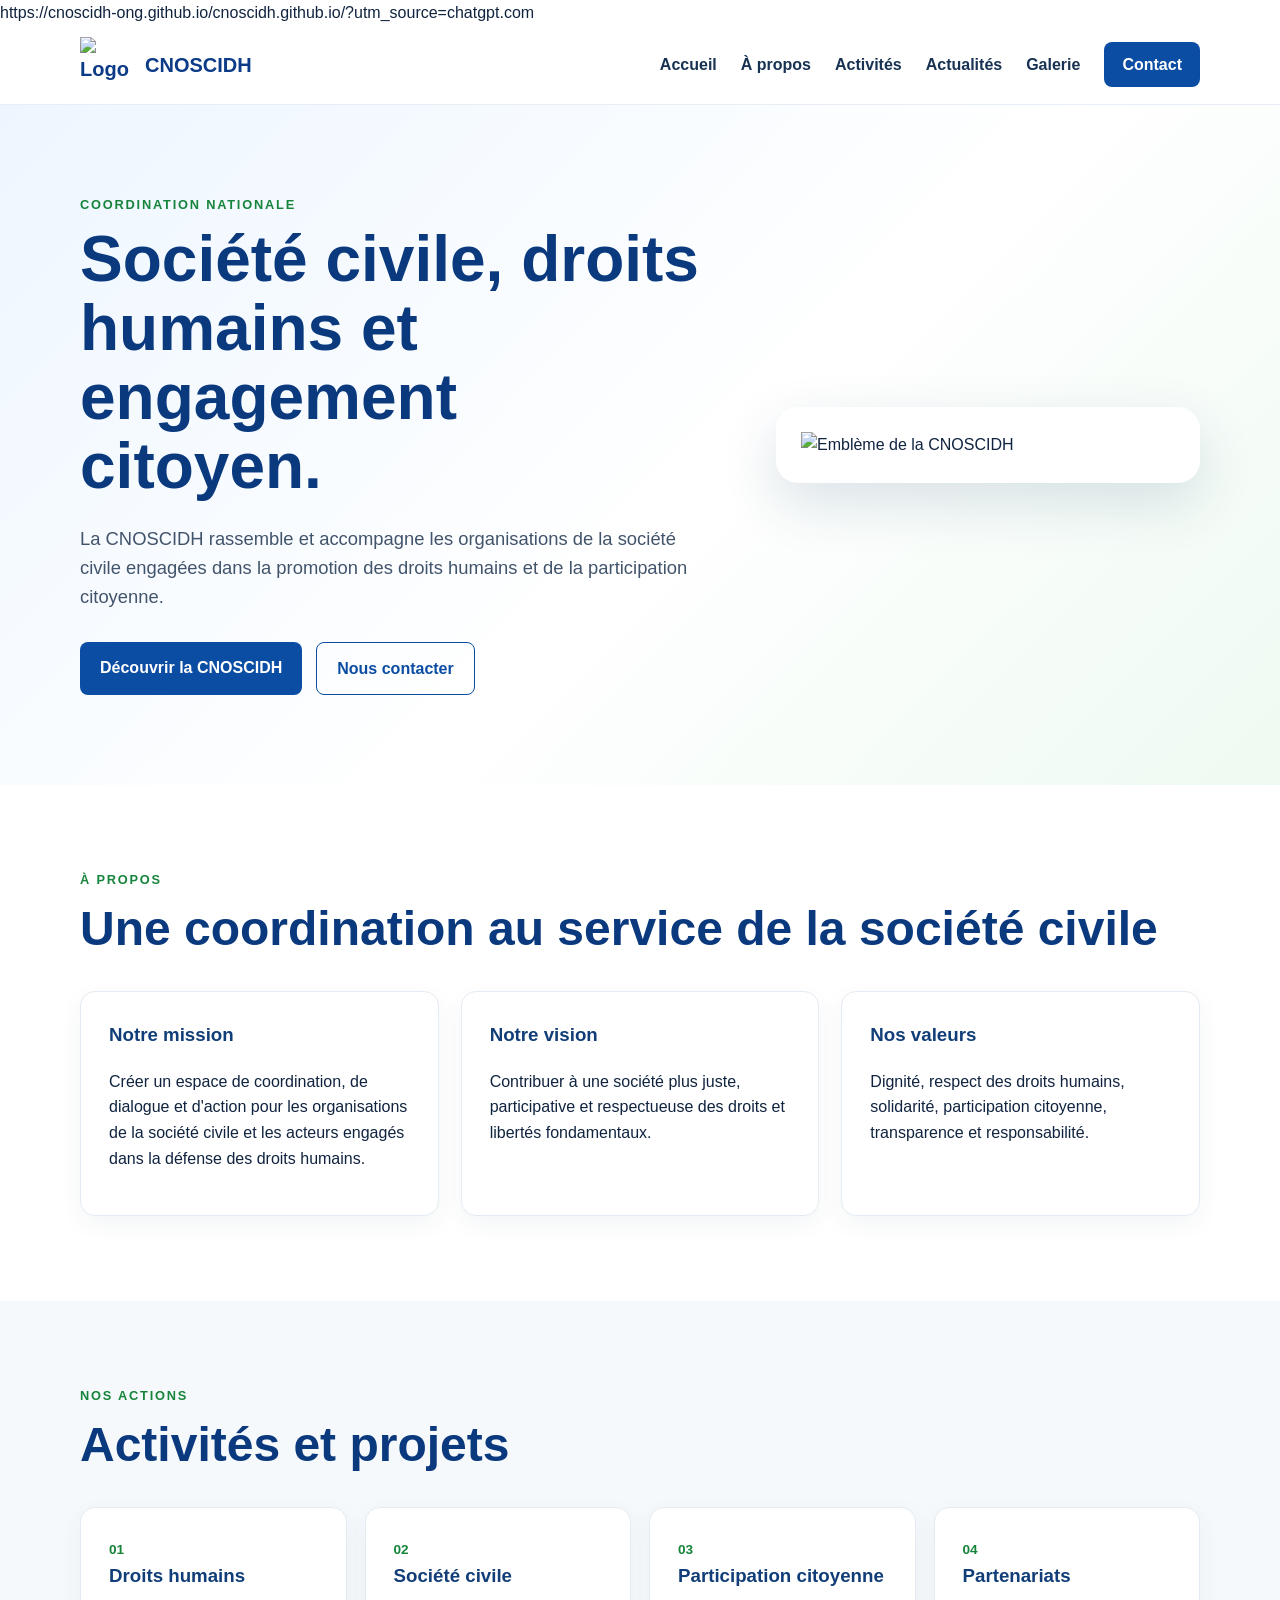
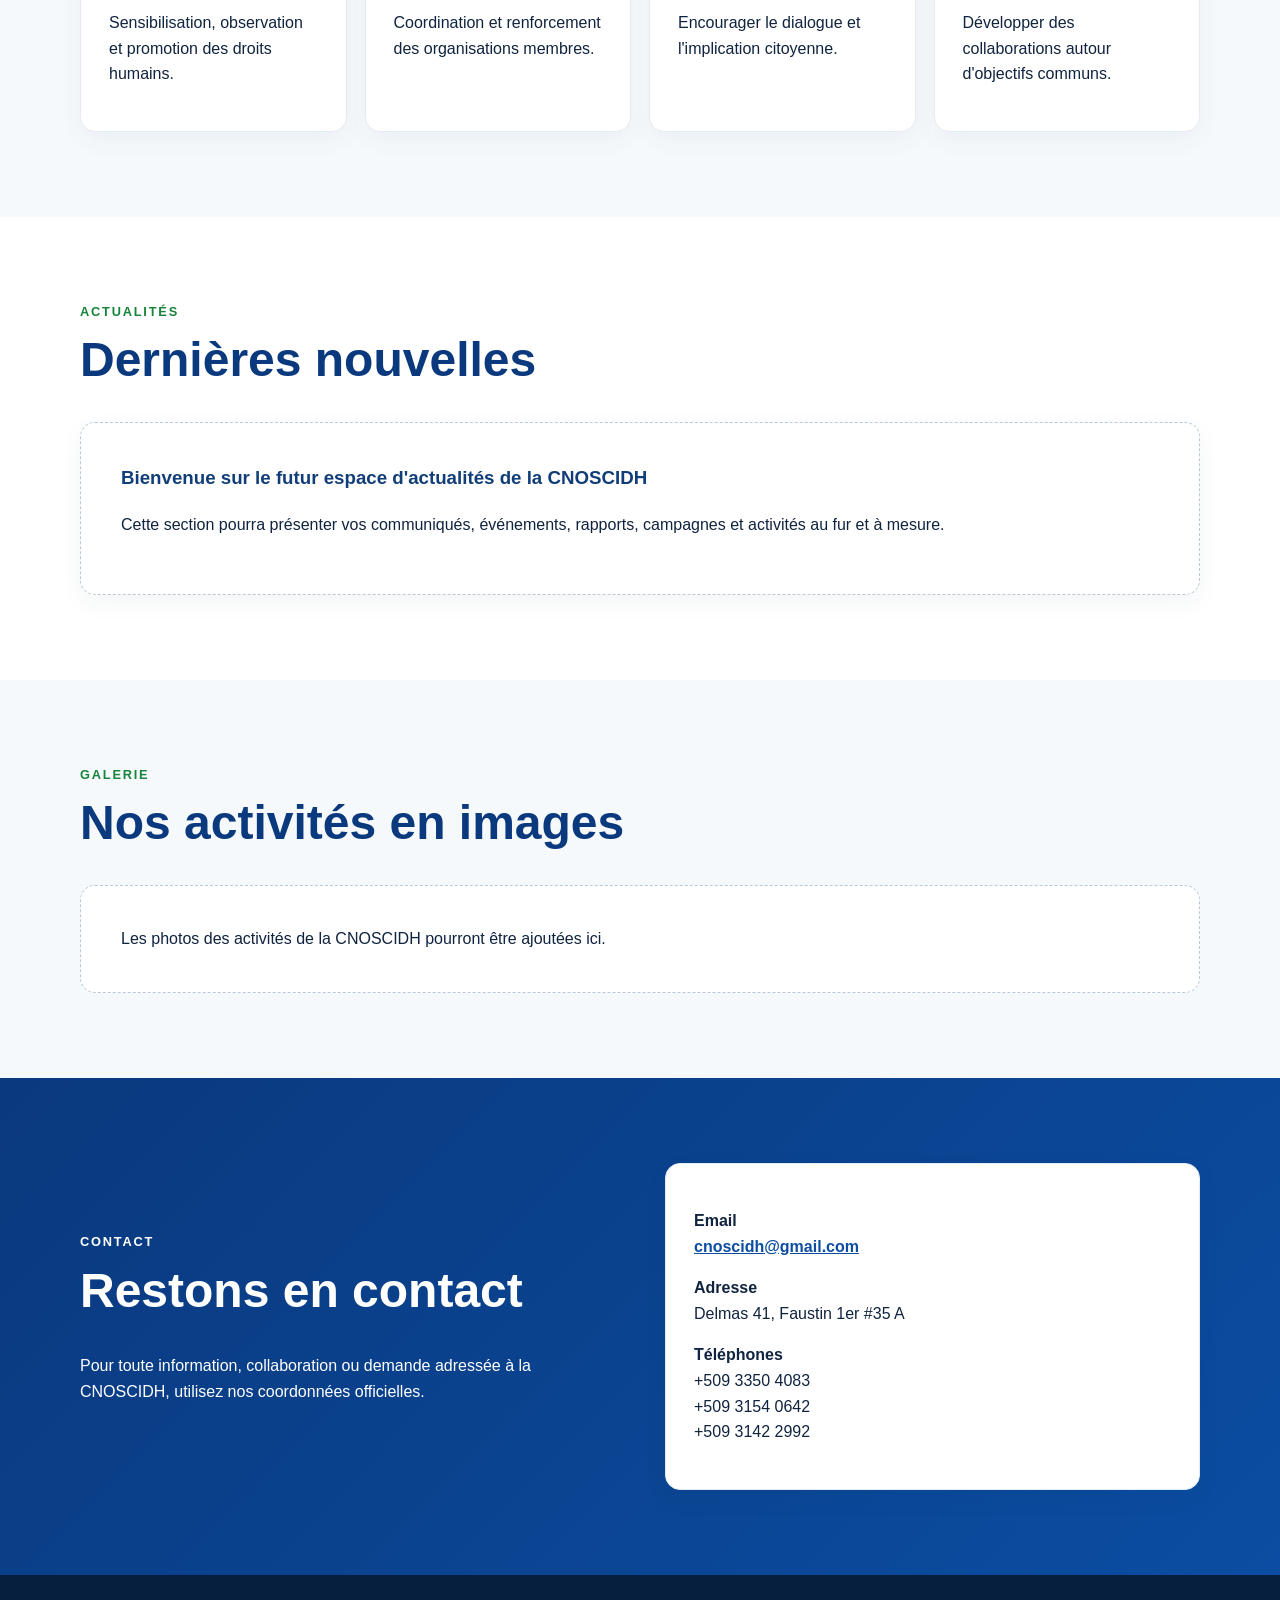
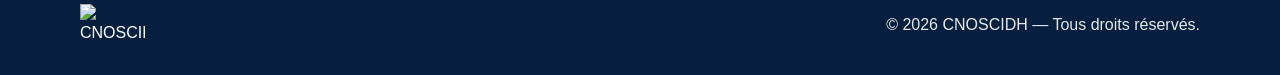
==== index.html @ 64008d8c "Update index.html by removing logo and adding link Removed logo image and added a link to the CNOSCI" ====
<!doctype html>
<html lang="fr">
<head>
  <meta charset="utf-8">
  <meta name="viewport" content="width=device-width, initial-scale=1">
  <title>CNOSCIDH | Coordination Nationale des Organisations de la Société Civile et des Droits Humains</title>
  <meta name="description" content="Site officiel de la Coordination Nationale des Organisations de la Société Civile et des Droits Humains (CNOSCIDH).">
  <link rel="stylesheet" href="styles.css">
</head>
<body>
  https://cnoscidh-ong.github.io/cnoscidh.github.io/?utm_source=chatgpt.com
  <header class="topbar">
    <div class="container nav">
      <a class="brand" href="#accueil">
        <img src="assets/logo-cnoscidh.png" alt="Logo CNOSCIDH">
        <span>CNOSCIDH</span>
      </a>
      <button class="menu" aria-label="Ouvrir le menu">☰</button>
      <nav>
        <a href="#accueil">Accueil</a>
        <a href="#apropos">À propos</a>
        <a href="#activites">Activités</a>
        <a href="#actualites">Actualités</a>
        <a href="#galerie">Galerie</a>
        <a href="#contact" class="nav-cta">Contact</a>
      </nav>
    </div>
  </header>

  <main>
    <section id="accueil" class="hero">
      <div class="container hero-grid">
        <div>
          <p class="eyebrow">COORDINATION NATIONALE</p>
          <h1>Société civile, droits humains et engagement citoyen.</h1>
          <p class="lead">La CNOSCIDH rassemble et accompagne les organisations de la société civile engagées dans la promotion des droits humains et de la participation citoyenne.</p>
          <div class="actions">
            <a class="btn primary" href="#apropos">Découvrir la CNOSCIDH</a>
            <a class="btn secondary" href="#contact">Nous contacter</a>
          </div>
        </div>
        <div class="hero-card">
          <img src="assets/logo-cnoscidh.png" alt="Emblème de la CNOSCIDH">
        </div>
      </div>
    </section>

    <section id="apropos" class="section">
      <div class="container">
        <p class="eyebrow">À PROPOS</p>
        <h2>Une coordination au service de la société civile</h2>
        <div class="cards">
          <article><h3>Notre mission</h3><p>Créer un espace de coordination, de dialogue et d'action pour les organisations de la société civile et les acteurs engagés dans la défense des droits humains.</p></article>
          <article><h3>Notre vision</h3><p>Contribuer à une société plus juste, participative et respectueuse des droits et libertés fondamentaux.</p></article>
          <article><h3>Nos valeurs</h3><p>Dignité, respect des droits humains, solidarité, participation citoyenne, transparence et responsabilité.</p></article>
        </div>
      </div>
    </section>

    <section id="activites" class="section alt">
      <div class="container">
        <p class="eyebrow">NOS ACTIONS</p>
        <h2>Activités et projets</h2>
        <div class="activity-grid">
          <div><span>01</span><h3>Droits humains</h3><p>Sensibilisation, observation et promotion des droits humains.</p></div>
          <div><span>02</span><h3>Société civile</h3><p>Coordination et renforcement des organisations membres.</p></div>
          <div><span>03</span><h3>Participation citoyenne</h3><p>Encourager le dialogue et l'implication citoyenne.</p></div>
          <div><span>04</span><h3>Partenariats</h3><p>Développer des collaborations autour d'objectifs communs.</p></div>
        </div>
      </div>
    </section>

    <section id="actualites" class="section">
      <div class="container">
        <p class="eyebrow">ACTUALITÉS</p>
        <h2>Dernières nouvelles</h2>
        <div class="news-placeholder">
          <h3>Bienvenue sur le futur espace d'actualités de la CNOSCIDH</h3>
          <p>Cette section pourra présenter vos communiqués, événements, rapports, campagnes et activités au fur et à mesure.</p>
        </div>
      </div>
    </section>

    <section id="galerie" class="section alt">
      <div class="container">
        <p class="eyebrow">GALERIE</p>
        <h2>Nos activités en images</h2>
        <div class="gallery-note">Les photos des activités de la CNOSCIDH pourront être ajoutées ici.</div>
      </div>
    </section>

    <section id="contact" class="section contact">
      <div class="container contact-grid">
        <div>
          <p class="eyebrow">CONTACT</p>
          <h2>Restons en contact</h2>
          <p>Pour toute information, collaboration ou demande adressée à la CNOSCIDH, utilisez nos coordonnées officielles.</p>
        </div>
        <div class="contact-card">
          <p><strong>Email</strong><br><a href="mailto:cnoscidh@gmail.com">cnoscidh@gmail.com</a></p>
          <p><strong>Adresse</strong><br>Delmas 41, Faustin 1er #35 A</p>
          <p><strong>Téléphones</strong><br>+509 3350 4083<br>+509 3154 0642<br>+509 3142 2992</p>
        </div>
      </div>
    </section>
  </main>

  <footer>
    <div class="container footer">
      <img src="assets/logo-cnoscidh.png" alt="CNOSCIDH">
      <div>© <span id="year"></span> CNOSCIDH — Tous droits réservés.</div>
    </div>
  </footer>
  <script src="script.js"></script>
</body>
</html>
---- styles.css ----
*{box-sizing:border-box}html{scroll-behavior:smooth}body{margin:0;font-family:Arial,Helvetica,sans-serif;color:#10233f;background:#fff;line-height:1.6}.container{width:min(1120px,92%);margin:auto}.topbar{position:sticky;top:0;z-index:20;background:rgba(255,255,255,.96);border-bottom:1px solid #e8eef5}.nav{height:78px;display:flex;align-items:center;justify-content:space-between}.brand{display:flex;align-items:center;gap:10px;text-decoration:none;color:#0b3b87;font-weight:800;font-size:1.25rem}.brand img{width:55px;height:55px;object-fit:contain}.nav nav{display:flex;align-items:center;gap:24px}.nav nav a{color:#173252;text-decoration:none;font-weight:600}.nav-cta{background:#0b4da2;color:#fff!important;padding:10px 18px;border-radius:8px}.menu{display:none;background:none;border:0;font-size:1.7rem}.hero{background:linear-gradient(135deg,#edf6ff,#fff 55%,#eefaf2);padding:90px 0}.hero-grid{display:grid;grid-template-columns:1.2fr .8fr;gap:60px;align-items:center}.eyebrow{letter-spacing:.14em;font-size:.8rem;font-weight:800;color:#16843a;margin:0 0 10px}.hero h1{font-size:clamp(2.3rem,5vw,4.3rem);line-height:1.08;margin:0 0 22px;color:#0a397e}.lead{font-size:1.15rem;color:#42546b;max-width:680px}.actions{display:flex;gap:14px;flex-wrap:wrap;margin-top:30px}.btn{padding:13px 20px;border-radius:8px;text-decoration:none;font-weight:700}.primary{background:#0b4da2;color:#fff}.secondary{border:1px solid #0b4da2;color:#0b4da2}.hero-card{background:#fff;border-radius:22px;padding:25px;box-shadow:0 20px 55px rgba(14,55,100,.14);display:flex;justify-content:center}.hero-card img{width:min(100%,390px);height:auto}.section{padding:85px 0}.section.alt{background:#f6f9fc}.section h2{font-size:clamp(2rem,4vw,3rem);line-height:1.15;margin:0 0 35px;color:#0a397e}.cards{display:grid;grid-template-columns:repeat(3,1fr);gap:22px}.cards article,.activity-grid>div,.news-placeholder,.contact-card{background:#fff;border:1px solid #e4ebf2;border-radius:15px;padding:28px;box-shadow:0 8px 25px rgba(20,50,80,.05)}h3{margin-top:0;color:#113e78}.activity-grid{display:grid;grid-template-columns:repeat(4,1fr);gap:18px}.activity-grid span{font-size:.85rem;color:#16843a;font-weight:800}.news-placeholder,.gallery-note{padding:40px;border-radius:15px;background:#fff;border:1px dashed #b9c8d8}.contact{background:linear-gradient(135deg,#0a397e,#0b4da2);color:#fff}.contact h2,.contact .eyebrow{color:#fff}.contact-grid{display:grid;grid-template-columns:1fr 1fr;gap:50px;align-items:center}.contact-card{color:#10233f}.contact-card a{color:#0b4da2;font-weight:700}footer{background:#071f3e;color:#fff}.footer{min-height:100px;display:flex;align-items:center;gap:18px;justify-content:space-between}.footer img{width:65px}.footer div{opacity:.9}@media(max-width:800px){.nav nav{display:none;position:absolute;top:78px;left:0;right:0;background:#fff;padding:20px;flex-direction:column;box-shadow:0 10px 20px rgba(0,0,0,.08)}.nav nav.open{display:flex}.menu{display:block}.hero-grid,.contact-grid{grid-template-columns:1fr}.cards{grid-template-columns:1fr}.activity-grid{grid-template-columns:1fr 1fr}.hero{padding:60px 0}.section{padding:65px 0}.footer{flex-direction:column;justify-content:center;padding:20px;text-align:center}}@media(max-width:480px){.activity-grid{grid-template-columns:1fr}}
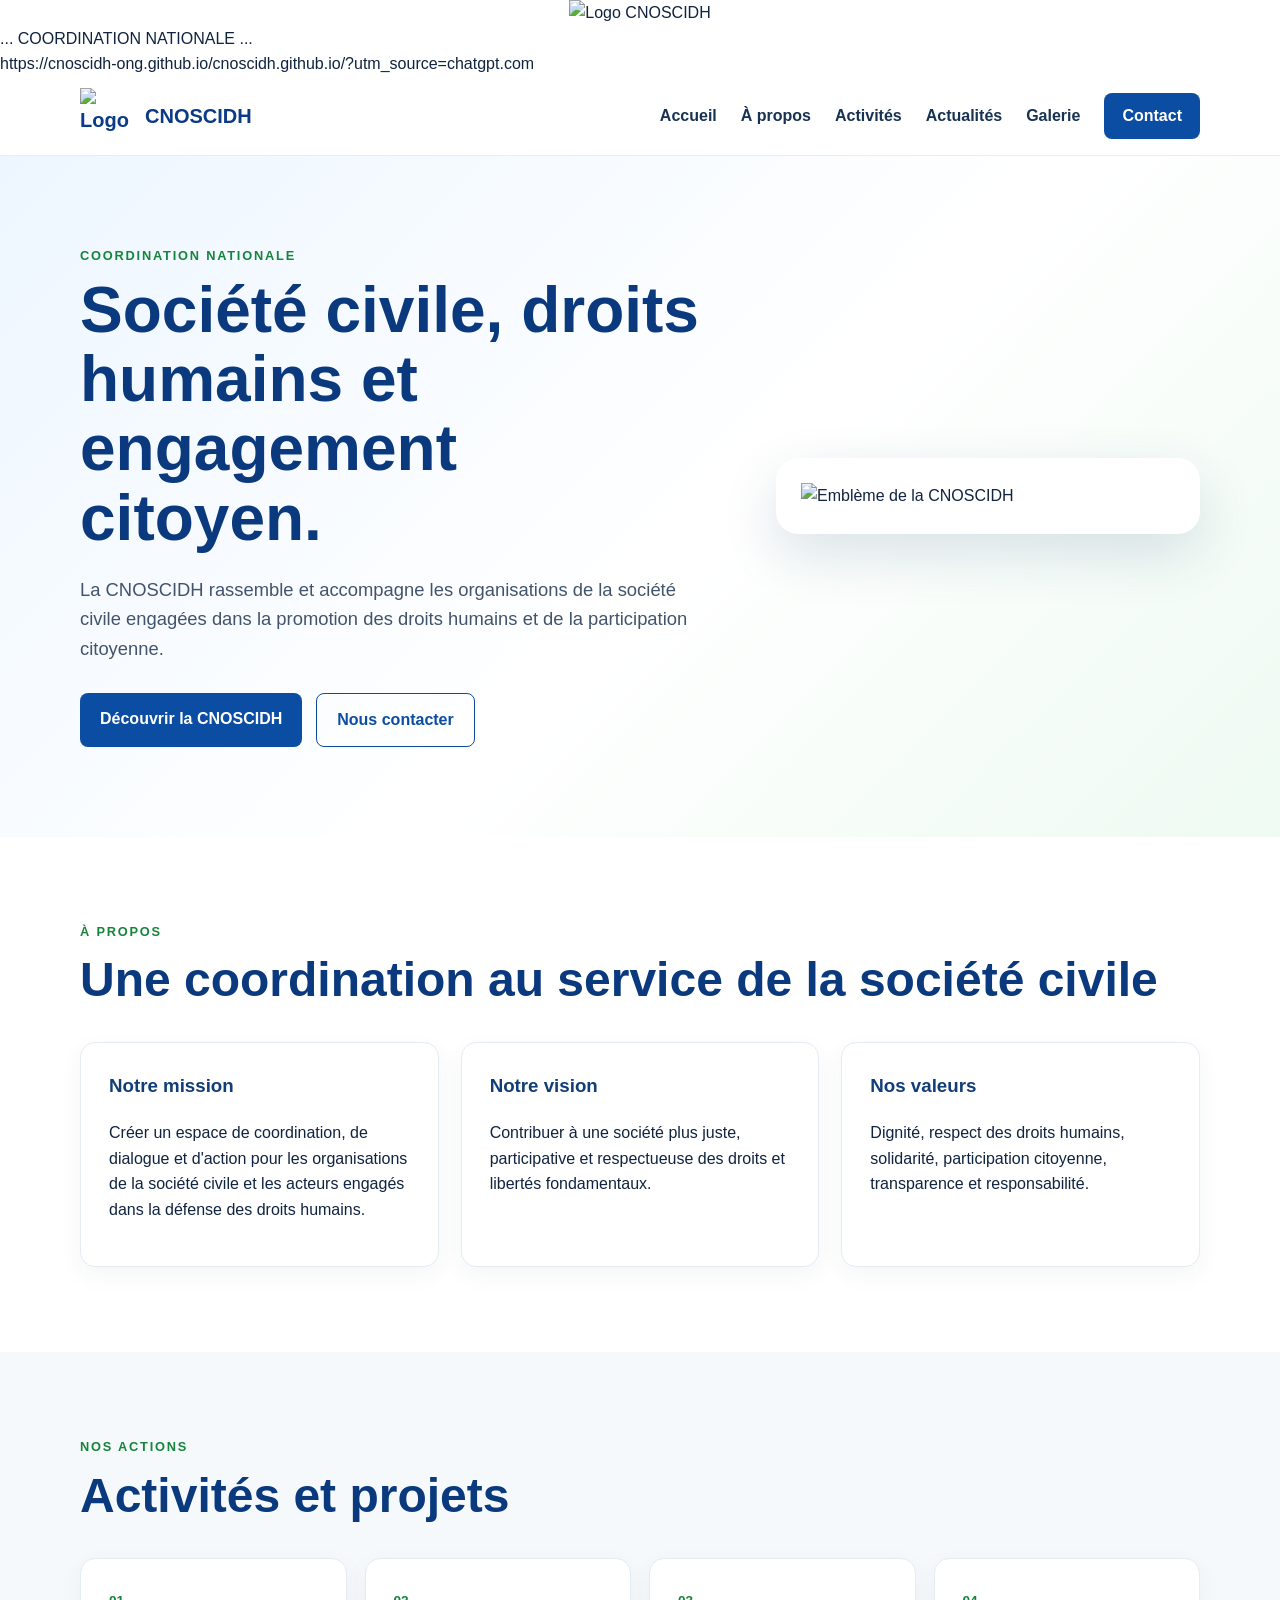
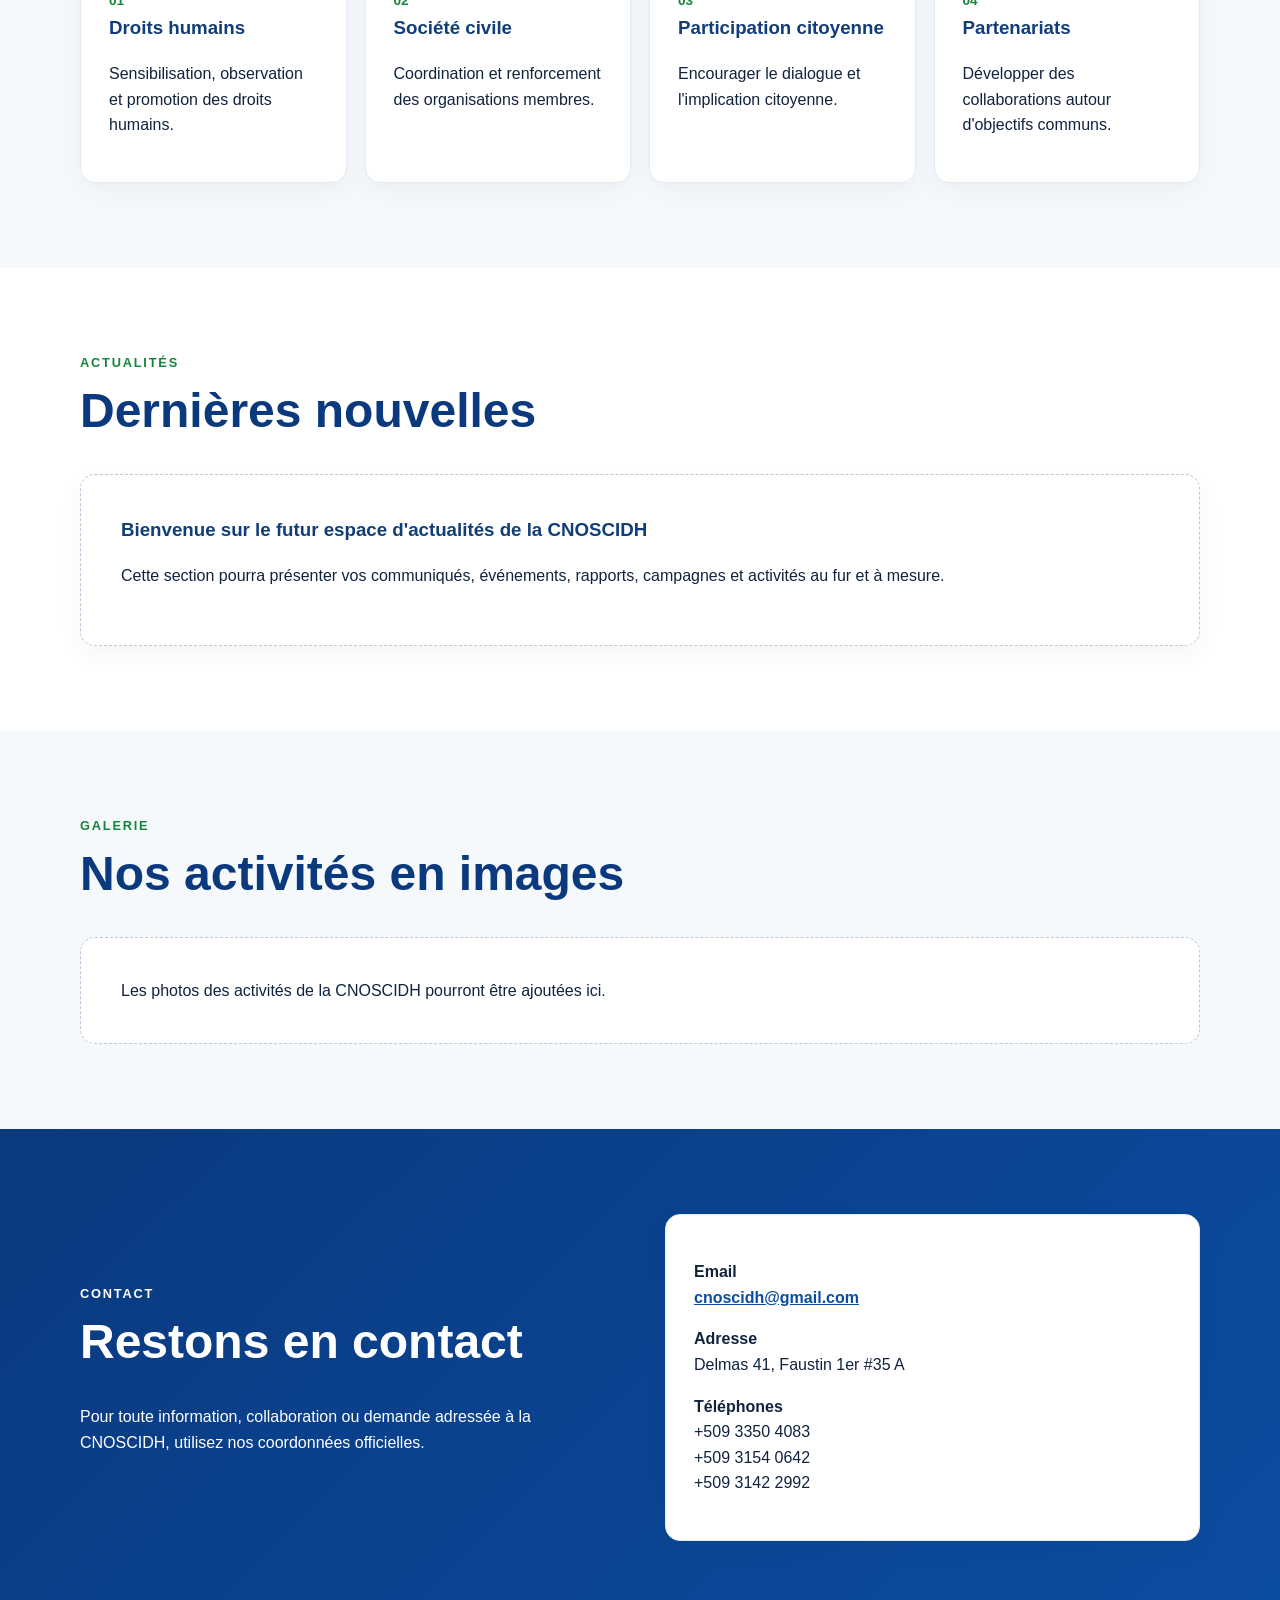
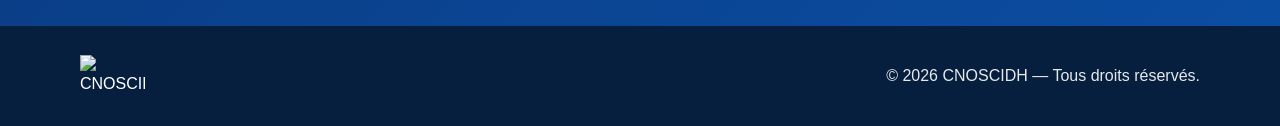
==== commit d973f319: "Add logo image and center content in index.html Added a logo image and centered the content." ====
--- a/index.html
+++ b/index.html
@@ -8,11 +8,19 @@
   <link rel="stylesheet" href="styles.css">
 </head>
 <body>
+  <div style="text-align:center;">
+  <img src="logo cnoscidh.png" alt="Logo CNOSCIDH" width="150">
+</div>
+  <div>
+  ...
+  COORDINATION NATIONALE
+  ...
+</div>
   https://cnoscidh-ong.github.io/cnoscidh.github.io/?utm_source=chatgpt.com
   <header class="topbar">
     <div class="container nav">
       <a class="brand" href="#accueil">
-        <img src="assets/logo-cnoscidh.png" alt="Logo CNOSCIDH">
+        <img src="logo cnoscidh.png" alt="Logo CNOSCIDH" width="150">
         <span>CNOSCIDH</span>
       </a>
       <button class="menu" aria-label="Ouvrir le menu">☰</button>
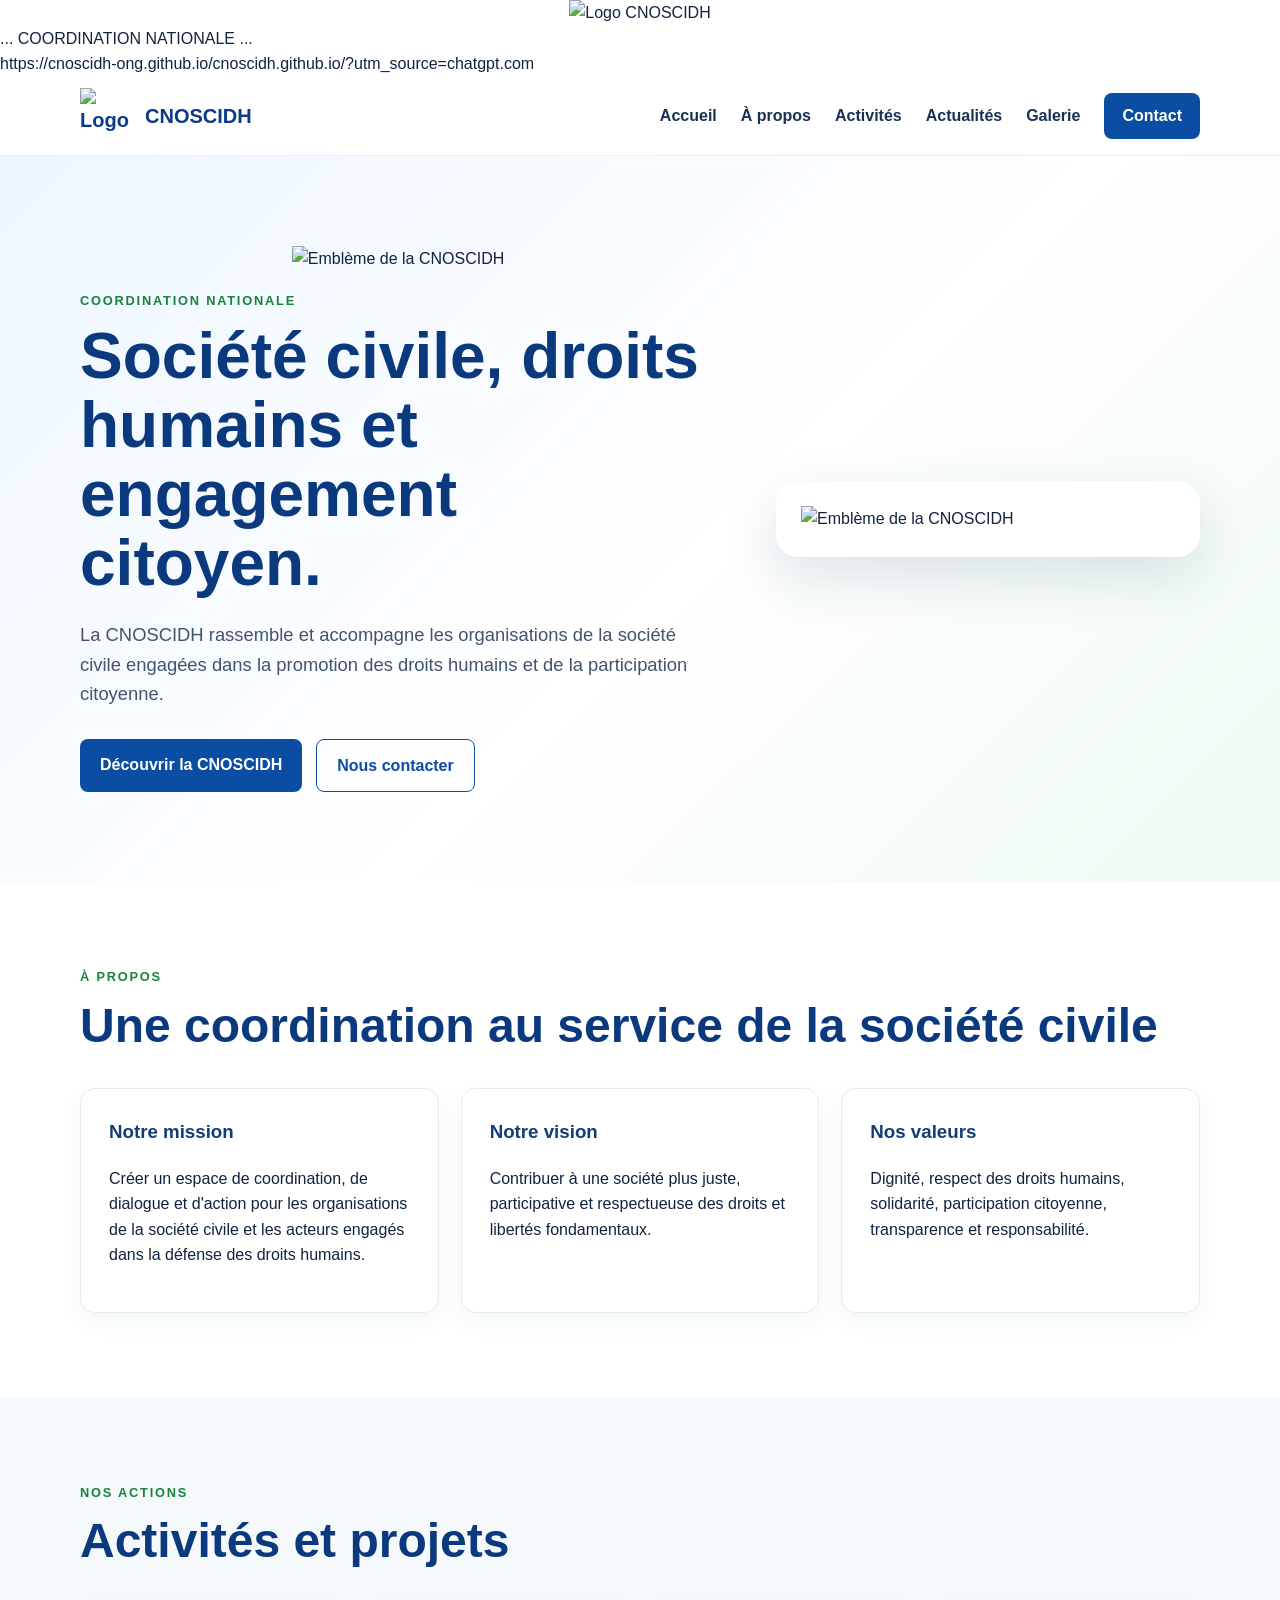
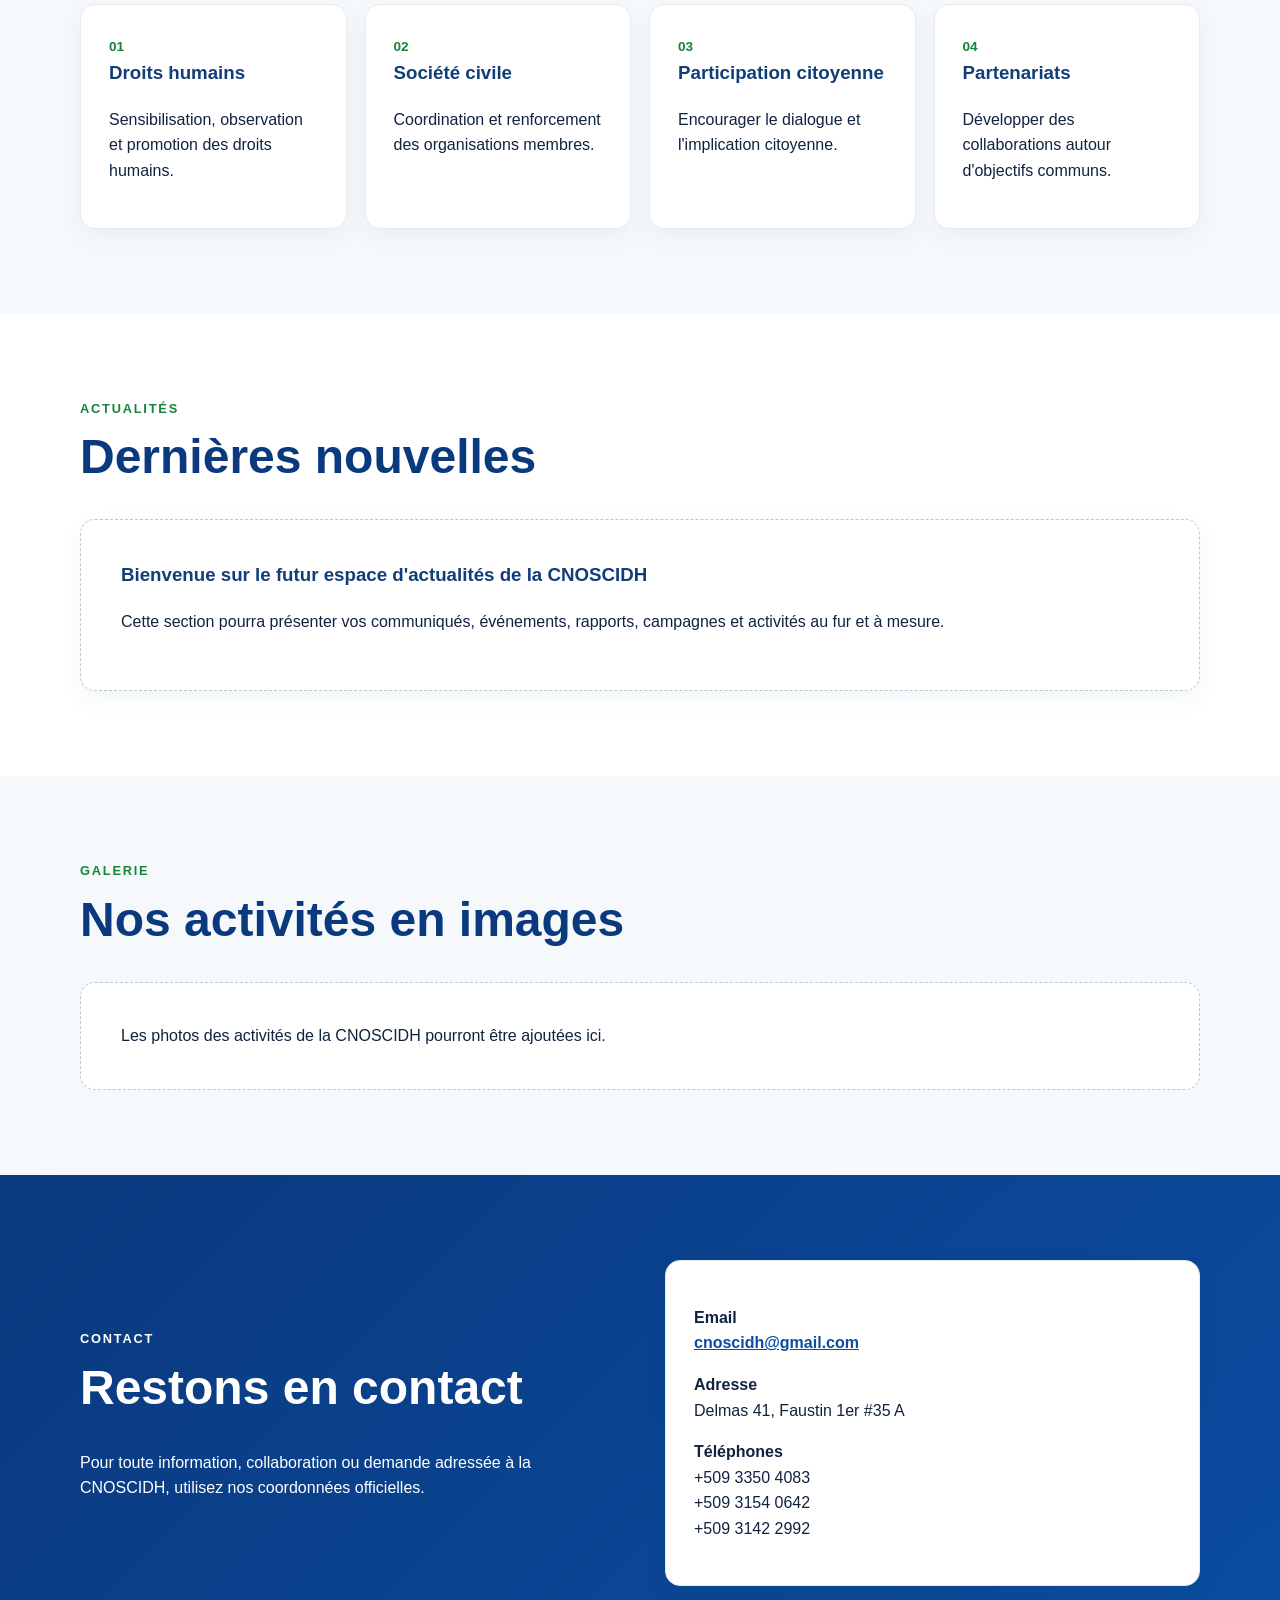
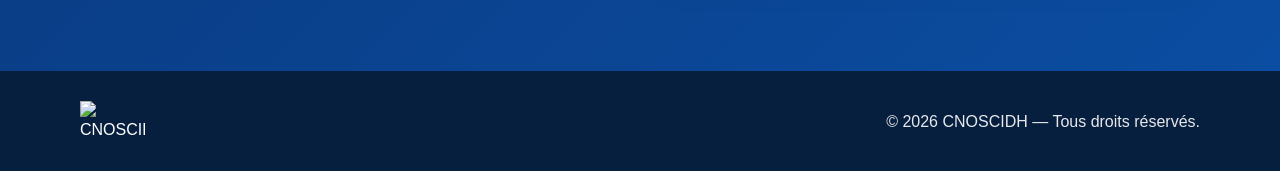
==== commit b14c06c5: "Insert logo image in hero section Add logo image to the hero section of the homepage." ====
--- a/index.html
+++ b/index.html
@@ -39,6 +39,9 @@
     <section id="accueil" class="hero">
       <div class="container hero-grid">
         <div>
+          <div style="text-align: center; margin-bottom: 20px;">
+  <img src="assets/logo-cnoscidh.png" alt="Emblème de la CNOSCIDH" width="150">
+</div>
           <p class="eyebrow">COORDINATION NATIONALE</p>
           <h1>Société civile, droits humains et engagement citoyen.</h1>
           <p class="lead">La CNOSCIDH rassemble et accompagne les organisations de la société civile engagées dans la promotion des droits humains et de la participation citoyenne.</p>
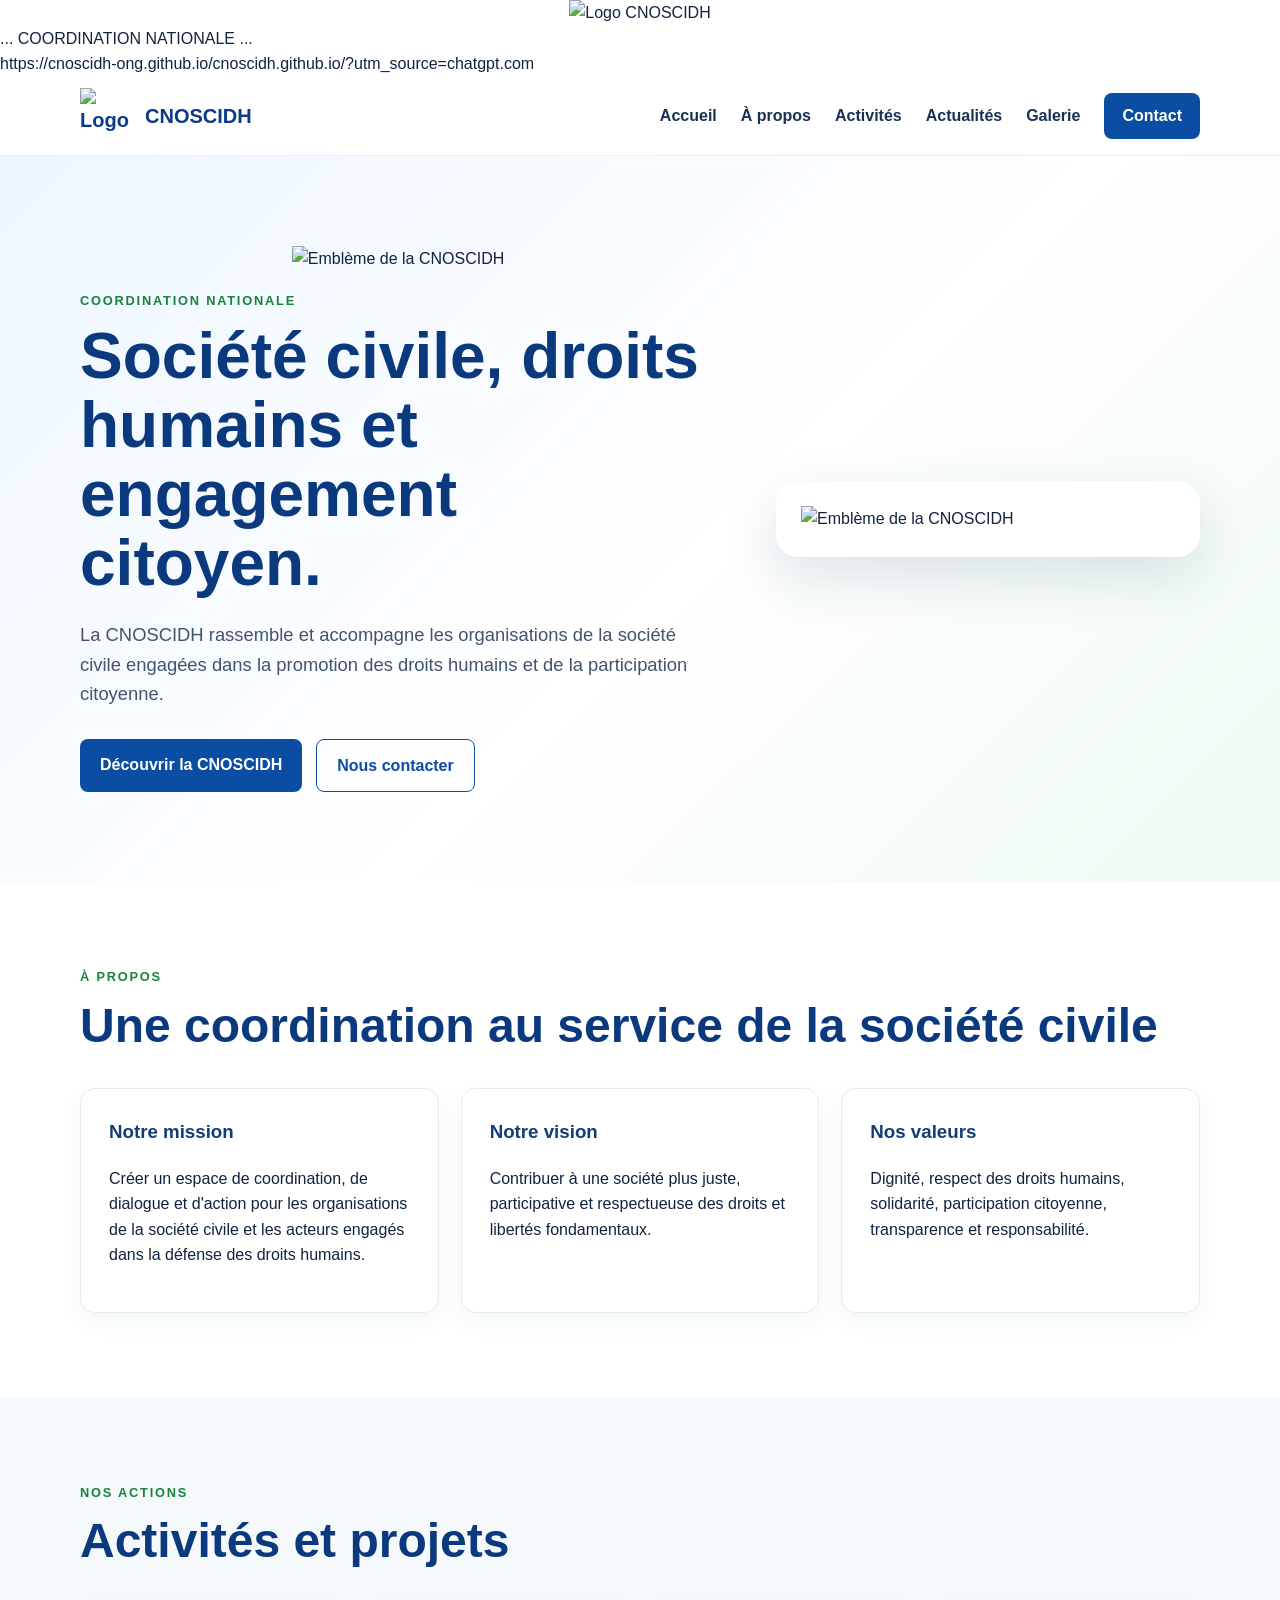
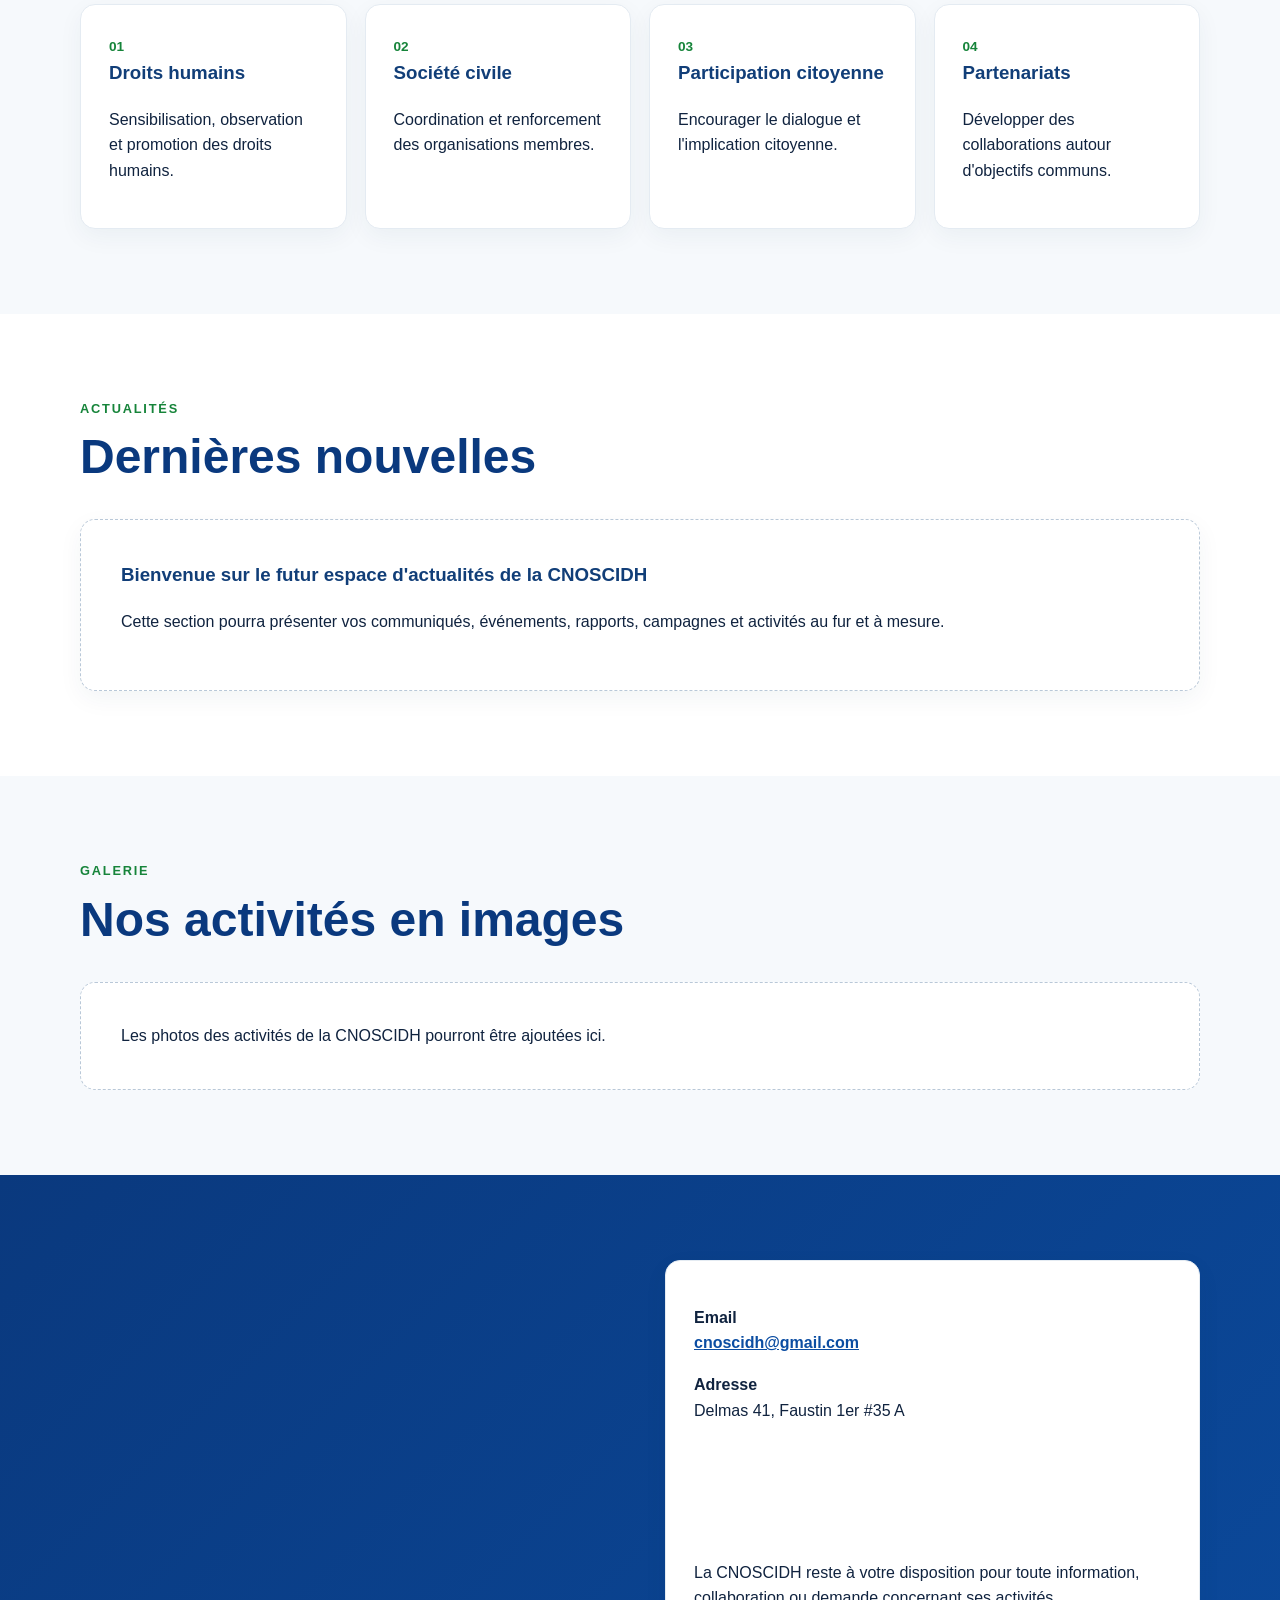
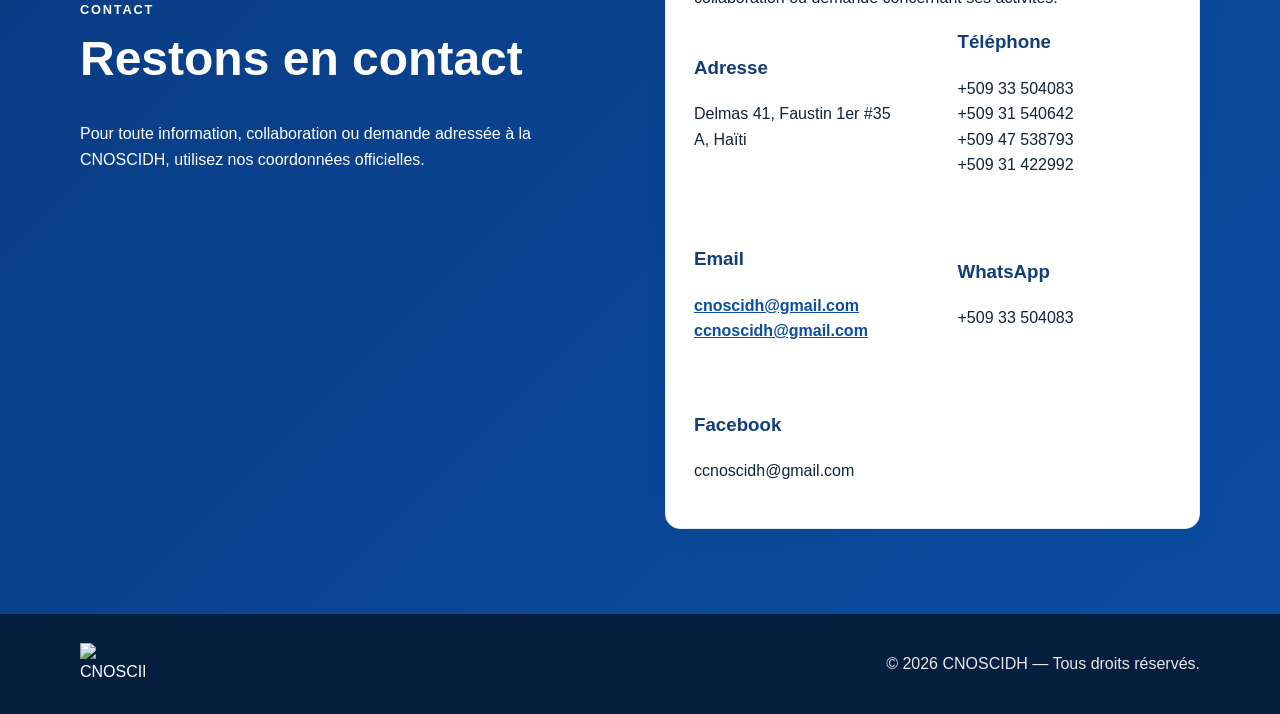
==== commit 892ae672: "Update index.html" ====
--- a/index.html
+++ b/index.html
@@ -110,7 +110,44 @@
         <div class="contact-card">
           <p><strong>Email</strong><br><a href="mailto:cnoscidh@gmail.com">cnoscidh@gmail.com</a></p>
           <p><strong>Adresse</strong><br>Delmas 41, Faustin 1er #35 A</p>
-          <p><strong>Téléphones</strong><br>+509 3350 4083<br>+509 3154 0642<br>+509 3142 2992</p>
+          <p class="eyebrow">CONTACT</p>
+<h2>Nous contacter</h2>
+<p>La CNOSCIDH reste à votre disposition pour toute information, collaboration ou demande concernant ses activités.</p>
+
+<div class="contact-grid">
+  <div>
+    <h3>Adresse</h3>
+    <p>Delmas 41, Faustin 1er #35 A, Haïti</p>
+  </div>
+
+  <div>
+    <h3>Téléphone</h3>
+    <p>
+      +509 33 504083<br>
+      +509 31 540642<br>
+      +509 47 538793<br>
+      +509 31 422992
+    </p>
+  </div>
+
+  <div>
+    <h3>Email</h3>
+    <p>
+      <a href="mailto:cnoscidh@gmail.com">cnoscidh@gmail.com</a><br>
+      <a href="mailto:ccnoscidh@gmail.com">ccnoscidh@gmail.com</a>
+    </p>
+  </div>
+
+  <div>
+    <h3>WhatsApp</h3>
+    <p>+509 33 504083</p>
+  </div>
+
+  <div>
+    <h3>Facebook</h3>
+    <p>ccnoscidh@gmail.com</p>
+  </div>
+</div>
         </div>
       </div>
     </section>
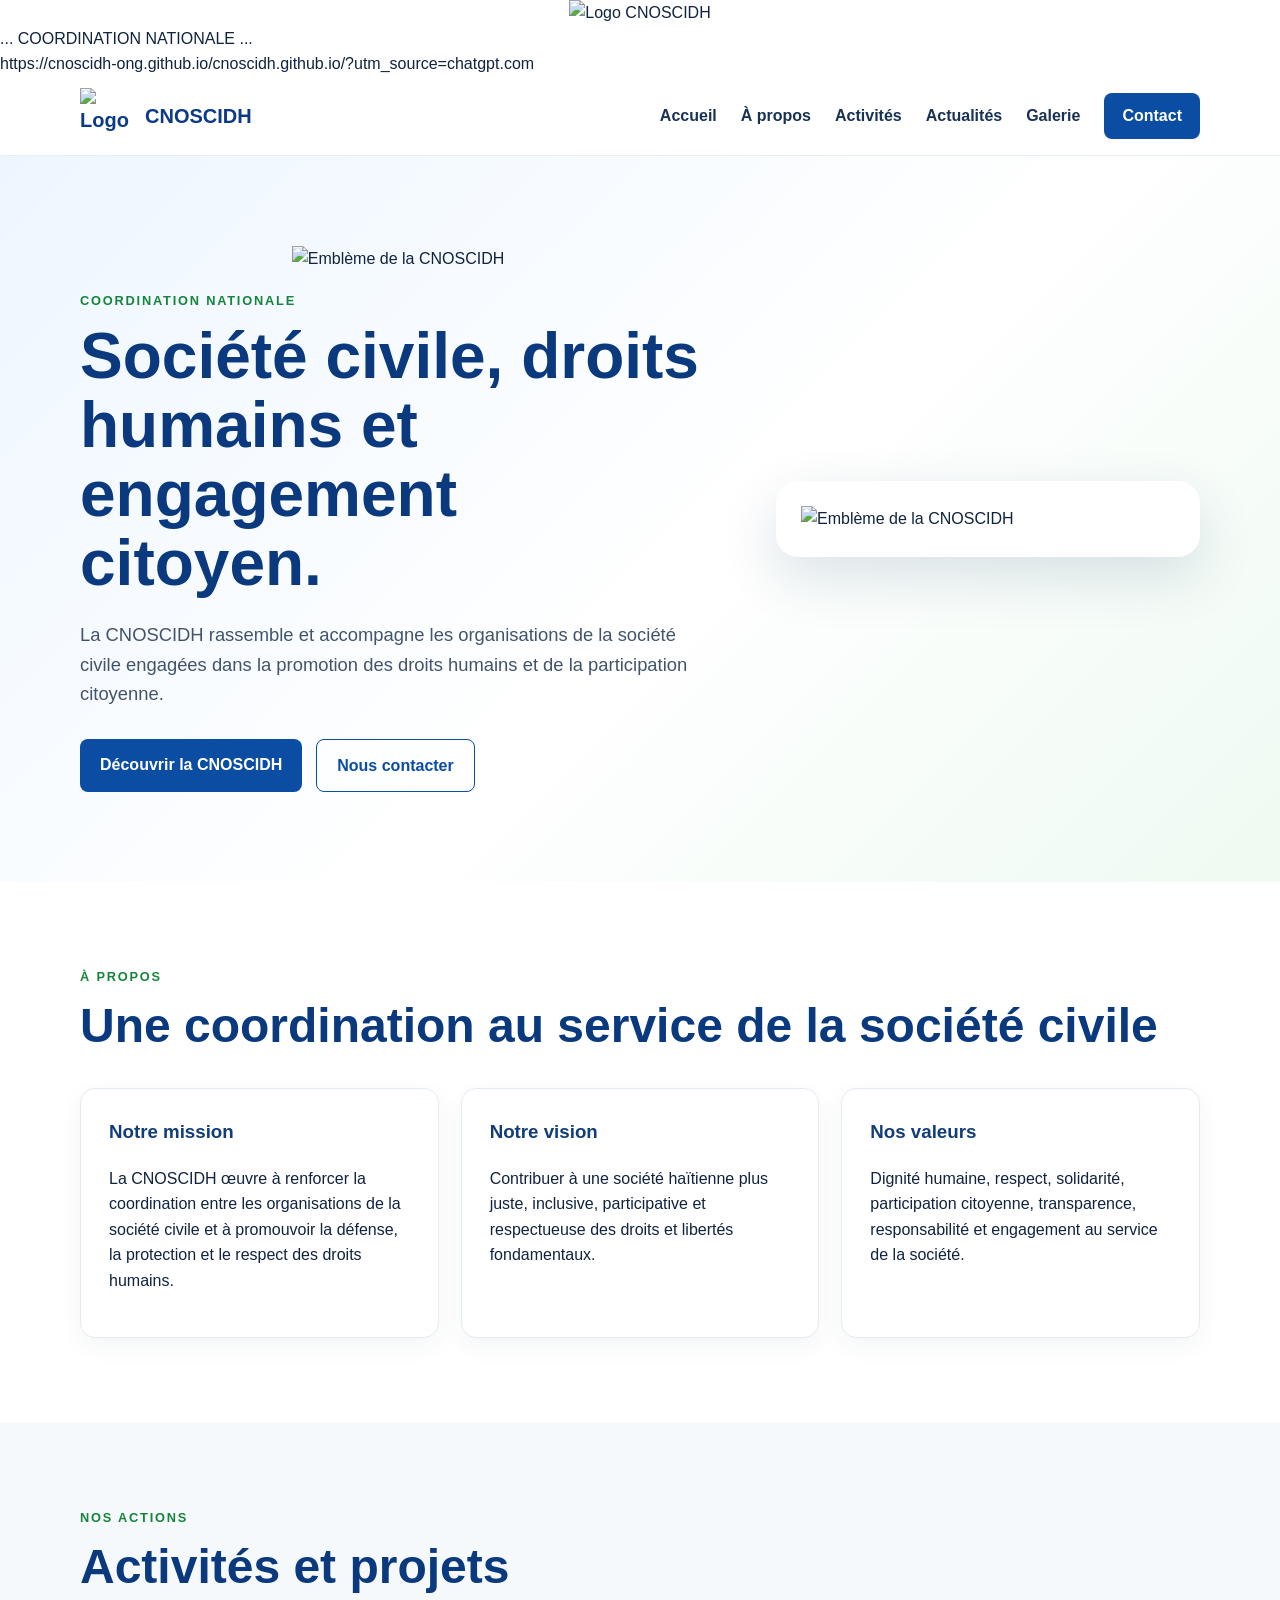
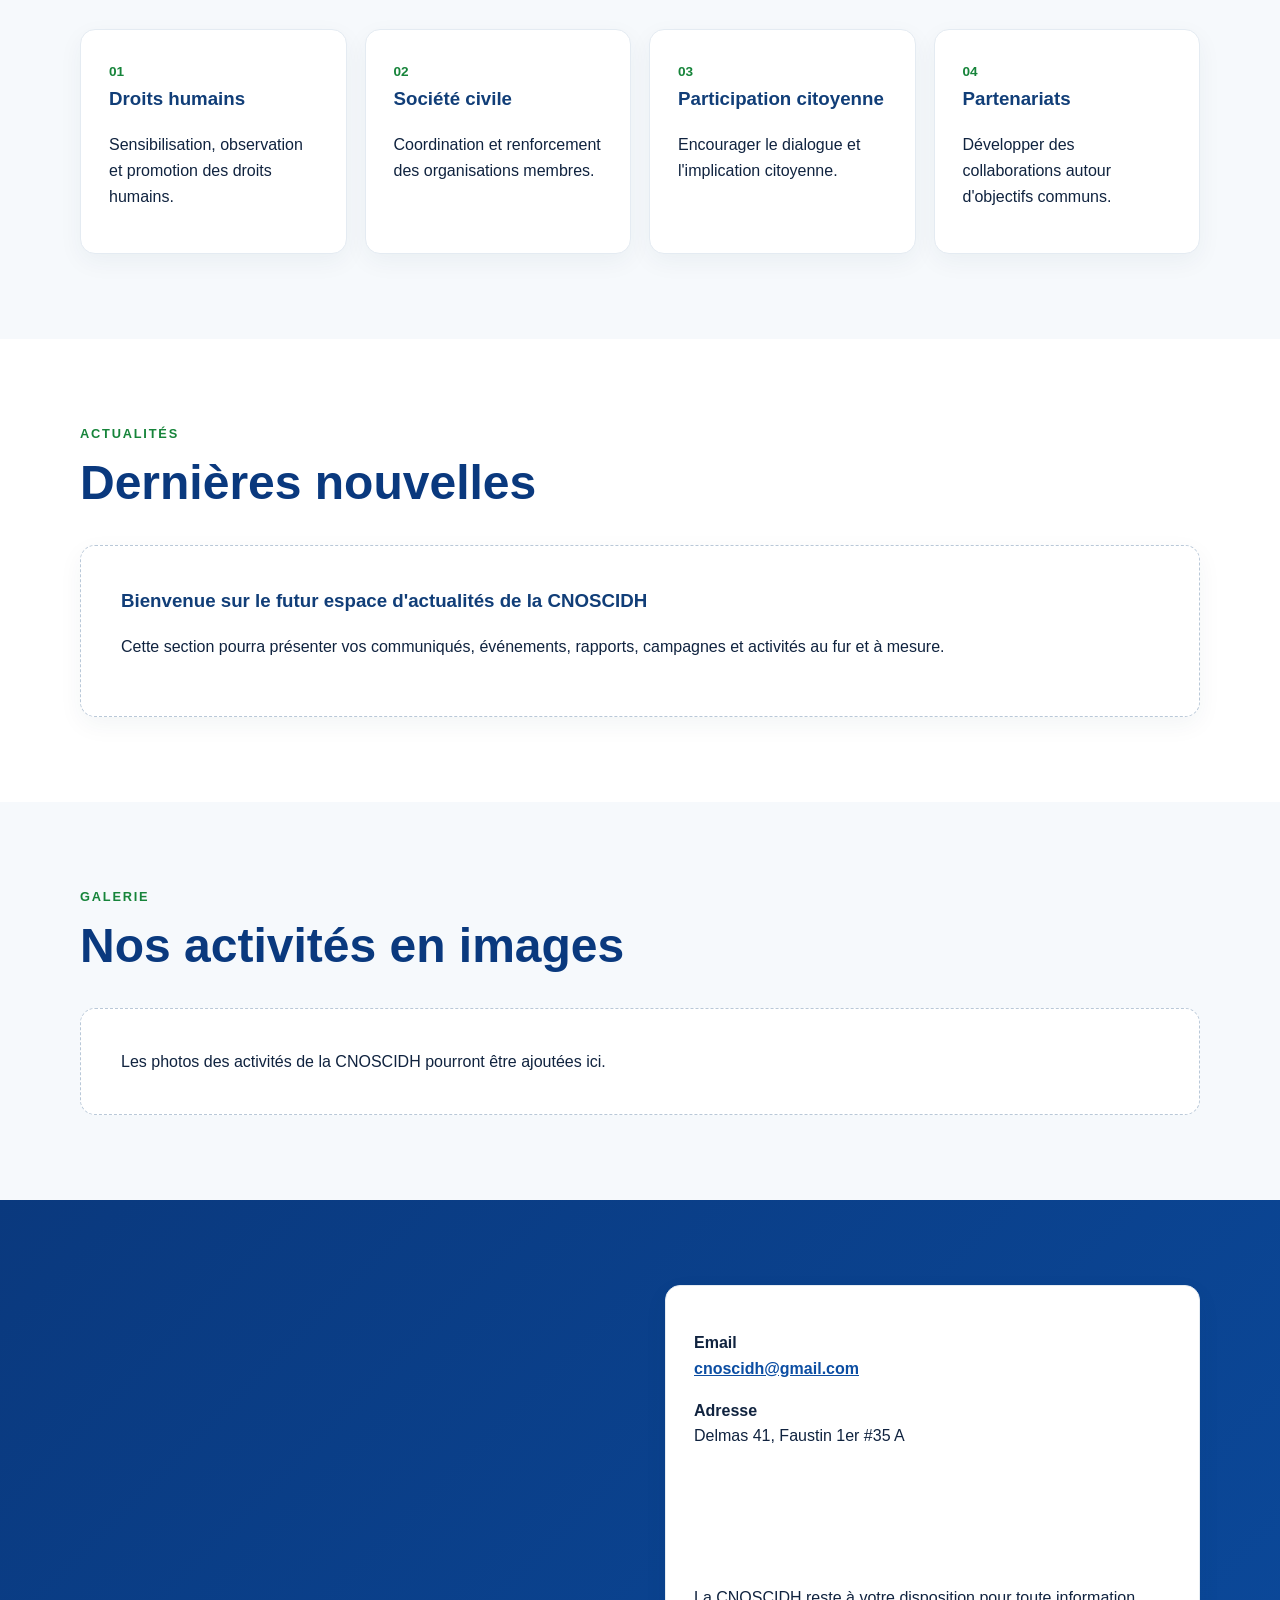
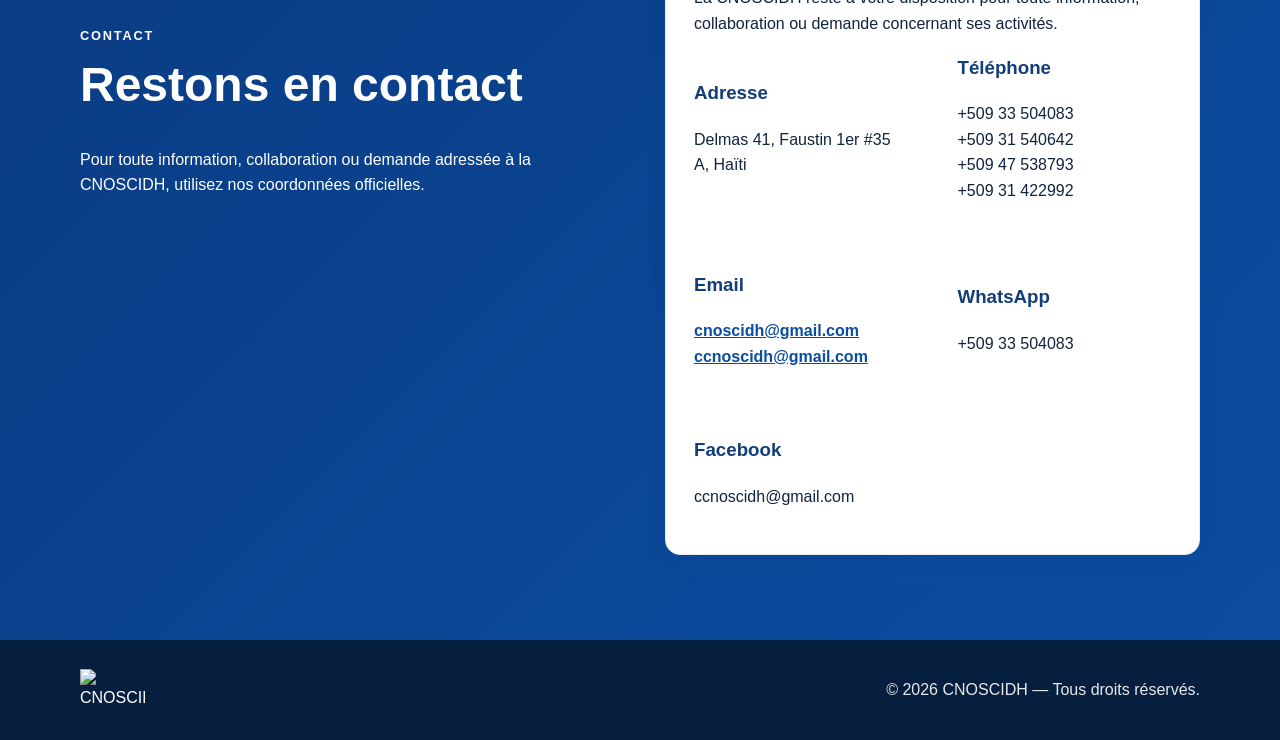
==== commit 8b88f66c: "Update index.html" ====
--- a/index.html
+++ b/index.html
@@ -61,9 +61,9 @@
         <p class="eyebrow">À PROPOS</p>
         <h2>Une coordination au service de la société civile</h2>
         <div class="cards">
-          <article><h3>Notre mission</h3><p>Créer un espace de coordination, de dialogue et d'action pour les organisations de la société civile et les acteurs engagés dans la défense des droits humains.</p></article>
-          <article><h3>Notre vision</h3><p>Contribuer à une société plus juste, participative et respectueuse des droits et libertés fondamentaux.</p></article>
-          <article><h3>Nos valeurs</h3><p>Dignité, respect des droits humains, solidarité, participation citoyenne, transparence et responsabilité.</p></article>
+         <article><h3>Notre mission</h3><p>La CNOSCIDH œuvre à renforcer la coordination entre les organisations de la société civile et à promouvoir la défense, la protection et le respect des droits humains.</p></article>
+          <article><h3>Notre vision</h3><p>Contribuer à une société haïtienne plus juste, inclusive, participative et respectueuse des droits et libertés fondamentaux.</p></article>
+          <article><h3>Nos valeurs</h3><p>Dignité humaine, respect, solidarité, participation citoyenne, transparence, responsabilité et engagement au service de la société.</p></article>
         </div>
       </div>
     </section>
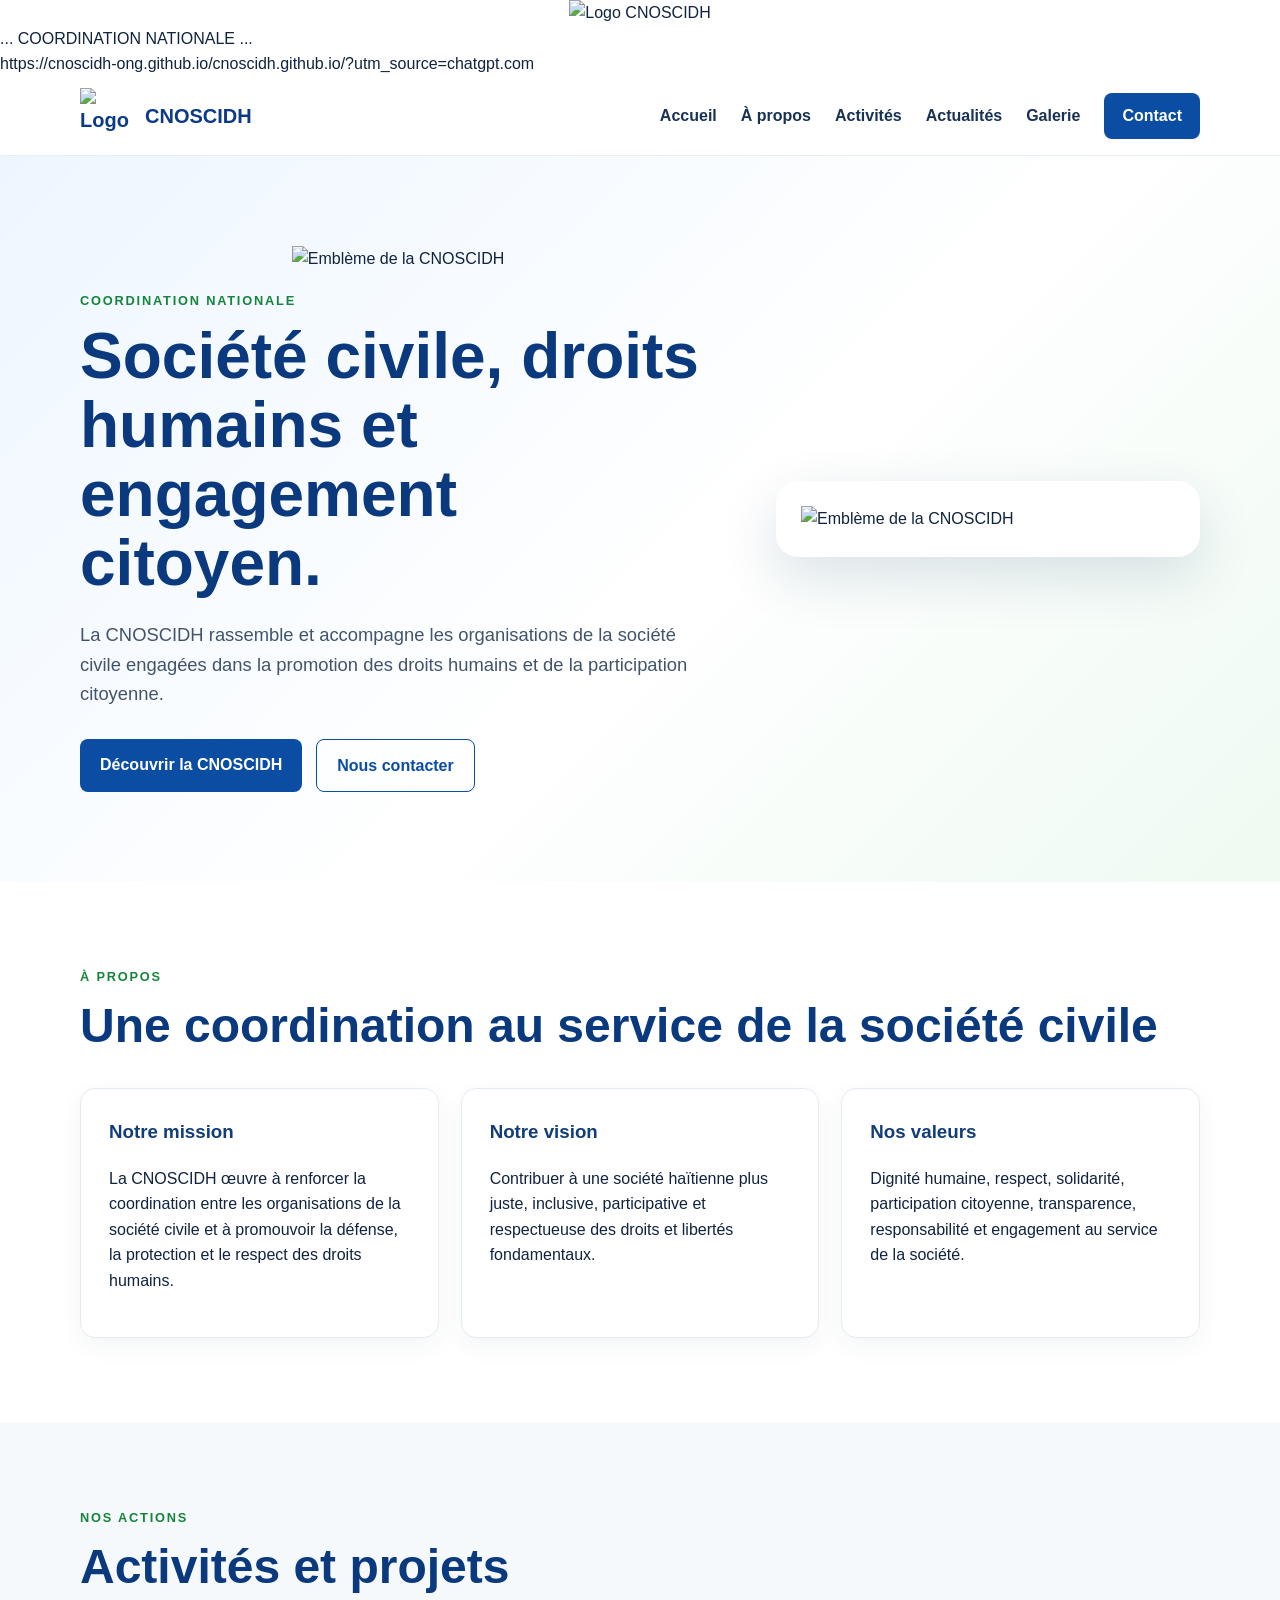
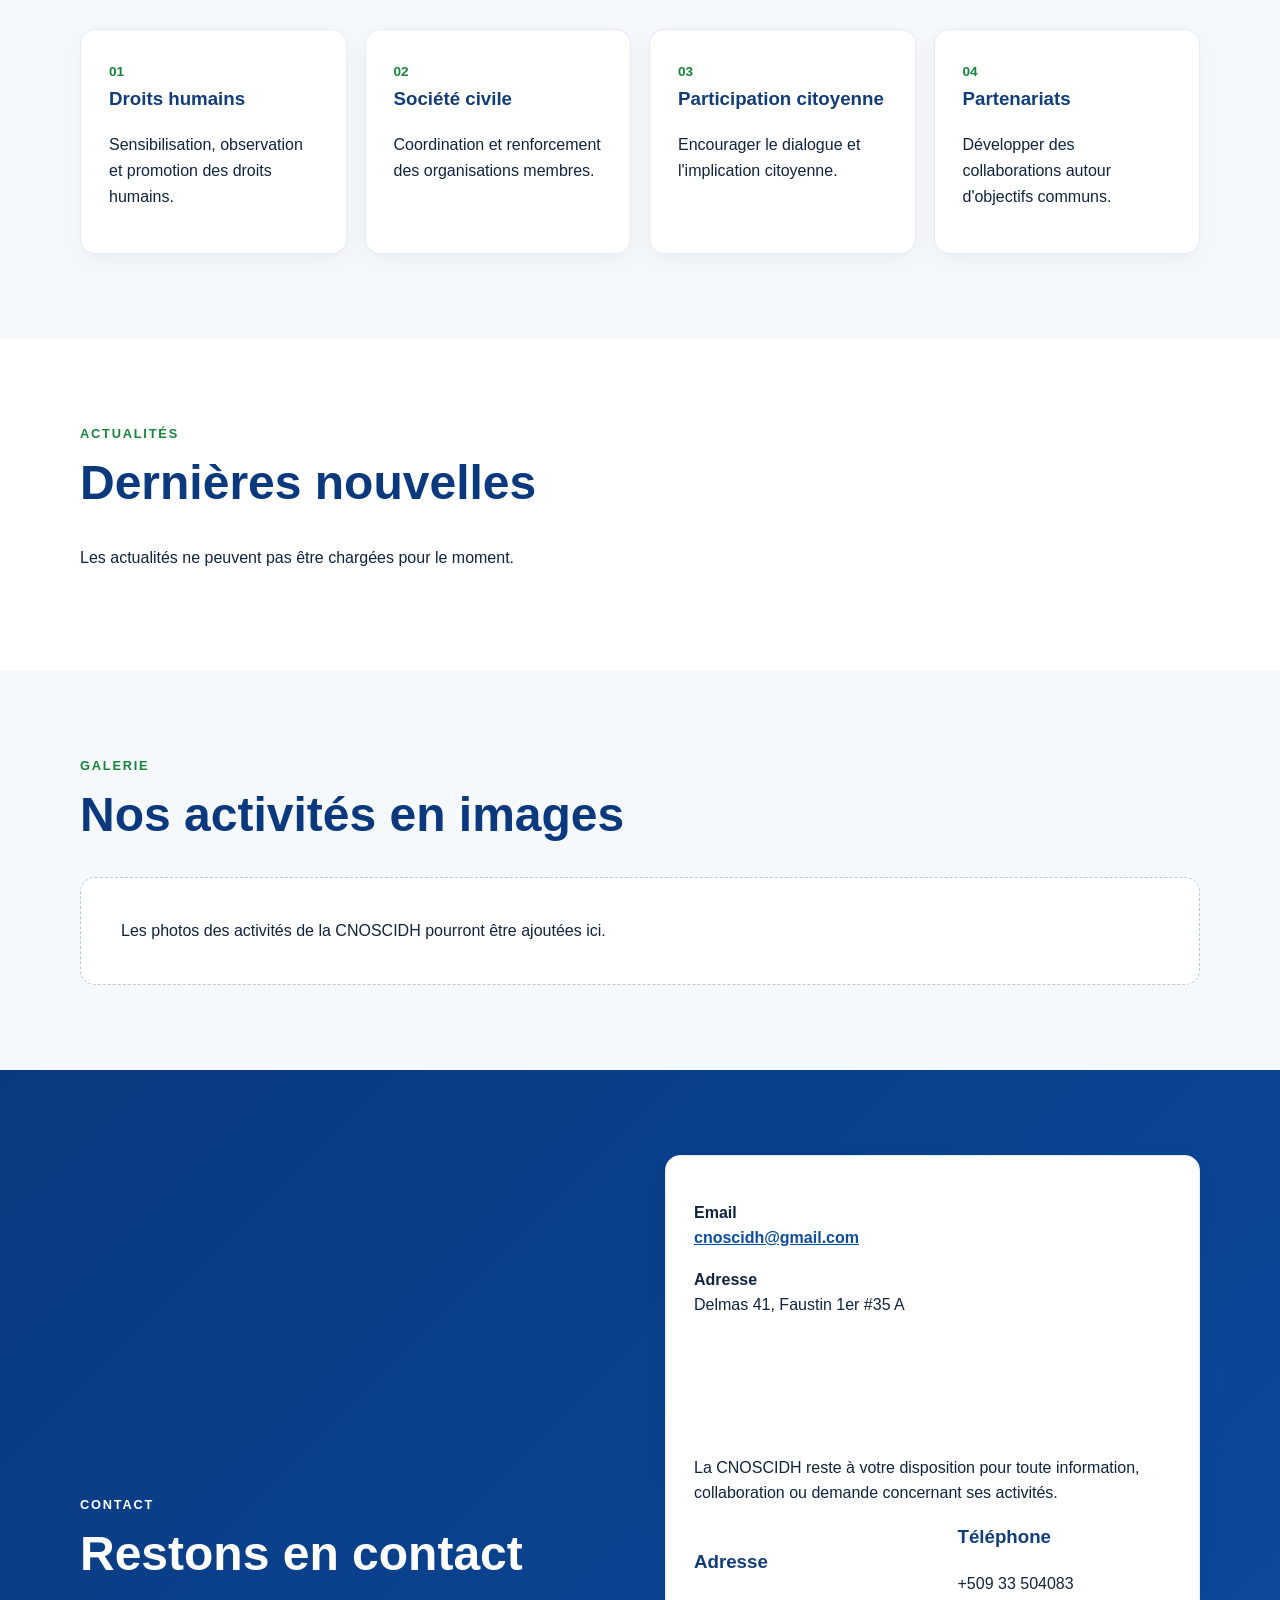
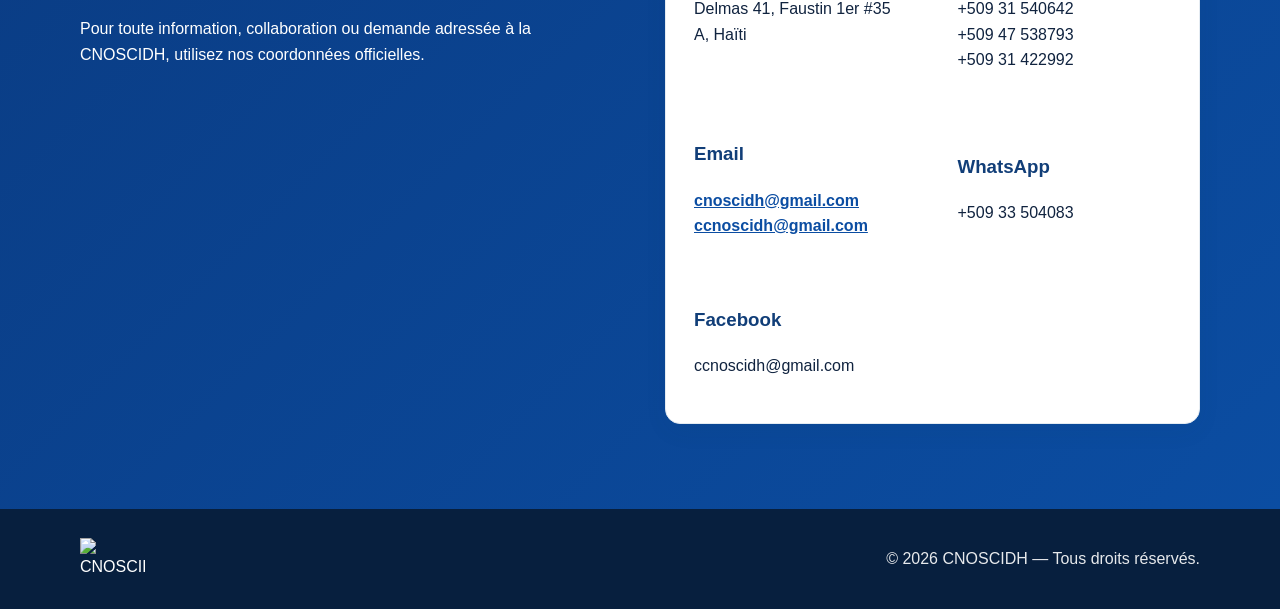
==== commit 8b6c035e: "Refactor index.html for improved structure and clarity" ====
--- a/index.html
+++ b/index.html
@@ -7,23 +7,31 @@
   <meta name="description" content="Site officiel de la Coordination Nationale des Organisations de la Société Civile et des Droits Humains (CNOSCIDH).">
   <link rel="stylesheet" href="styles.css">
 </head>
+
 <body>
+
   <div style="text-align:center;">
-  <img src="logo cnoscidh.png" alt="Logo CNOSCIDH" width="150">
-</div>
+    <img src="logo cnoscidh.png" alt="Logo CNOSCIDH" width="150">
+  </div>
+
   <div>
-  ...
-  COORDINATION NATIONALE
-  ...
-</div>
+    ...
+    COORDINATION NATIONALE
+    ...
+  </div>
+
   https://cnoscidh-ong.github.io/cnoscidh.github.io/?utm_source=chatgpt.com
+
   <header class="topbar">
     <div class="container nav">
+
       <a class="brand" href="#accueil">
         <img src="logo cnoscidh.png" alt="Logo CNOSCIDH" width="150">
         <span>CNOSCIDH</span>
       </a>
+
       <button class="menu" aria-label="Ouvrir le menu">☰</button>
+
       <nav>
         <a href="#accueil">Accueil</a>
         <a href="#apropos">À propos</a>
@@ -32,133 +40,251 @@
         <a href="#galerie">Galerie</a>
         <a href="#contact" class="nav-cta">Contact</a>
       </nav>
+
     </div>
   </header>
 
   <main>
+
+    <!-- ACCUEIL -->
     <section id="accueil" class="hero">
       <div class="container hero-grid">
+
         <div>
+
           <div style="text-align: center; margin-bottom: 20px;">
-  <img src="assets/logo-cnoscidh.png" alt="Emblème de la CNOSCIDH" width="150">
-</div>
+            <img src="assets/logo-cnoscidh.png" alt="Emblème de la CNOSCIDH" width="150">
+          </div>
+
           <p class="eyebrow">COORDINATION NATIONALE</p>
+
           <h1>Société civile, droits humains et engagement citoyen.</h1>
-          <p class="lead">La CNOSCIDH rassemble et accompagne les organisations de la société civile engagées dans la promotion des droits humains et de la participation citoyenne.</p>
+
+          <p class="lead">
+            La CNOSCIDH rassemble et accompagne les organisations de la société civile engagées dans la promotion des droits humains et de la participation citoyenne.
+          </p>
+
           <div class="actions">
             <a class="btn primary" href="#apropos">Découvrir la CNOSCIDH</a>
             <a class="btn secondary" href="#contact">Nous contacter</a>
           </div>
-        </div>
+
+        </div>
+
         <div class="hero-card">
           <img src="assets/logo-cnoscidh.png" alt="Emblème de la CNOSCIDH">
         </div>
-      </div>
-    </section>
-
+
+      </div>
+    </section>
+
+
+    <!-- À PROPOS -->
     <section id="apropos" class="section">
       <div class="container">
+
         <p class="eyebrow">À PROPOS</p>
+
         <h2>Une coordination au service de la société civile</h2>
+
         <div class="cards">
-         <article><h3>Notre mission</h3><p>La CNOSCIDH œuvre à renforcer la coordination entre les organisations de la société civile et à promouvoir la défense, la protection et le respect des droits humains.</p></article>
-          <article><h3>Notre vision</h3><p>Contribuer à une société haïtienne plus juste, inclusive, participative et respectueuse des droits et libertés fondamentaux.</p></article>
-          <article><h3>Nos valeurs</h3><p>Dignité humaine, respect, solidarité, participation citoyenne, transparence, responsabilité et engagement au service de la société.</p></article>
-        </div>
-      </div>
-    </section>
-
+
+          <article>
+            <h3>Notre mission</h3>
+            <p>
+              La CNOSCIDH œuvre à renforcer la coordination entre les organisations de la société civile et à promouvoir la défense, la protection et le respect des droits humains.
+            </p>
+          </article>
+
+          <article>
+            <h3>Notre vision</h3>
+            <p>
+              Contribuer à une société haïtienne plus juste, inclusive, participative et respectueuse des droits et libertés fondamentaux.
+            </p>
+          </article>
+
+          <article>
+            <h3>Nos valeurs</h3>
+            <p>
+              Dignité humaine, respect, solidarité, participation citoyenne, transparence, responsabilité et engagement au service de la société.
+            </p>
+          </article>
+
+        </div>
+      </div>
+    </section>
+
+
+    <!-- ACTIVITÉS -->
     <section id="activites" class="section alt">
       <div class="container">
+
         <p class="eyebrow">NOS ACTIONS</p>
+
         <h2>Activités et projets</h2>
+
         <div class="activity-grid">
-          <div><span>01</span><h3>Droits humains</h3><p>Sensibilisation, observation et promotion des droits humains.</p></div>
-          <div><span>02</span><h3>Société civile</h3><p>Coordination et renforcement des organisations membres.</p></div>
-          <div><span>03</span><h3>Participation citoyenne</h3><p>Encourager le dialogue et l'implication citoyenne.</p></div>
-          <div><span>04</span><h3>Partenariats</h3><p>Développer des collaborations autour d'objectifs communs.</p></div>
-        </div>
-      </div>
-    </section>
-
+
+          <div>
+            <span>01</span>
+            <h3>Droits humains</h3>
+            <p>Sensibilisation, observation et promotion des droits humains.</p>
+          </div>
+
+          <div>
+            <span>02</span>
+            <h3>Société civile</h3>
+            <p>Coordination et renforcement des organisations membres.</p>
+          </div>
+
+          <div>
+            <span>03</span>
+            <h3>Participation citoyenne</h3>
+            <p>Encourager le dialogue et l'implication citoyenne.</p>
+          </div>
+
+          <div>
+            <span>04</span>
+            <h3>Partenariats</h3>
+            <p>Développer des collaborations autour d'objectifs communs.</p>
+          </div>
+
+        </div>
+      </div>
+    </section>
+
+
+    <!-- ACTUALITÉS -->
     <section id="actualites" class="section">
       <div class="container">
+
         <p class="eyebrow">ACTUALITÉS</p>
+
         <h2>Dernières nouvelles</h2>
-        <div class="news-placeholder">
-          <h3>Bienvenue sur le futur espace d'actualités de la CNOSCIDH</h3>
-          <p>Cette section pourra présenter vos communiqués, événements, rapports, campagnes et activités au fur et à mesure.</p>
-        </div>
-      </div>
-    </section>
-
+
+        <div id="news-container">
+          <p>Chargement des actualités...</p>
+        </div>
+
+      </div>
+    </section>
+
+
+    <!-- GALERIE -->
     <section id="galerie" class="section alt">
       <div class="container">
+
         <p class="eyebrow">GALERIE</p>
+
         <h2>Nos activités en images</h2>
-        <div class="gallery-note">Les photos des activités de la CNOSCIDH pourront être ajoutées ici.</div>
-      </div>
-    </section>
-
+
+        <div class="gallery-note">
+          Les photos des activités de la CNOSCIDH pourront être ajoutées ici.
+        </div>
+
+      </div>
+    </section>
+
+
+    <!-- CONTACT -->
     <section id="contact" class="section contact">
       <div class="container contact-grid">
+
         <div>
+
           <p class="eyebrow">CONTACT</p>
+
           <h2>Restons en contact</h2>
-          <p>Pour toute information, collaboration ou demande adressée à la CNOSCIDH, utilisez nos coordonnées officielles.</p>
-        </div>
+
+          <p>
+            Pour toute information, collaboration ou demande adressée à la CNOSCIDH, utilisez nos coordonnées officielles.
+          </p>
+
+        </div>
+
+
         <div class="contact-card">
-          <p><strong>Email</strong><br><a href="mailto:cnoscidh@gmail.com">cnoscidh@gmail.com</a></p>
-          <p><strong>Adresse</strong><br>Delmas 41, Faustin 1er #35 A</p>
+
+          <p>
+            <strong>Email</strong><br>
+            <a href="mailto:cnoscidh@gmail.com">cnoscidh@gmail.com</a>
+          </p>
+
+          <p>
+            <strong>Adresse</strong><br>
+            Delmas 41, Faustin 1er #35 A
+          </p>
+
+
           <p class="eyebrow">CONTACT</p>
-<h2>Nous contacter</h2>
-<p>La CNOSCIDH reste à votre disposition pour toute information, collaboration ou demande concernant ses activités.</p>
-
-<div class="contact-grid">
-  <div>
-    <h3>Adresse</h3>
-    <p>Delmas 41, Faustin 1er #35 A, Haïti</p>
-  </div>
-
-  <div>
-    <h3>Téléphone</h3>
-    <p>
-      +509 33 504083<br>
-      +509 31 540642<br>
-      +509 47 538793<br>
-      +509 31 422992
-    </p>
-  </div>
-
-  <div>
-    <h3>Email</h3>
-    <p>
-      <a href="mailto:cnoscidh@gmail.com">cnoscidh@gmail.com</a><br>
-      <a href="mailto:ccnoscidh@gmail.com">ccnoscidh@gmail.com</a>
-    </p>
-  </div>
-
-  <div>
-    <h3>WhatsApp</h3>
-    <p>+509 33 504083</p>
-  </div>
-
-  <div>
-    <h3>Facebook</h3>
-    <p>ccnoscidh@gmail.com</p>
-  </div>
-</div>
-        </div>
-      </div>
-    </section>
+
+          <h2>Nous contacter</h2>
+
+          <p>
+            La CNOSCIDH reste à votre disposition pour toute information, collaboration ou demande concernant ses activités.
+          </p>
+
+
+          <div class="contact-grid">
+
+            <div>
+              <h3>Adresse</h3>
+              <p>Delmas 41, Faustin 1er #35 A, Haïti</p>
+            </div>
+
+            <div>
+              <h3>Téléphone</h3>
+              <p>
+                +509 33 504083<br>
+                +509 31 540642<br>
+                +509 47 538793<br>
+                +509 31 422992
+              </p>
+            </div>
+
+            <div>
+              <h3>Email</h3>
+              <p>
+                <a href="mailto:cnoscidh@gmail.com">cnoscidh@gmail.com</a><br>
+                <a href="mailto:ccnoscidh@gmail.com">ccnoscidh@gmail.com</a>
+              </p>
+            </div>
+
+            <div>
+              <h3>WhatsApp</h3>
+              <p>+509 33 504083</p>
+            </div>
+
+            <div>
+              <h3>Facebook</h3>
+              <p>ccnoscidh@gmail.com</p>
+            </div>
+
+          </div>
+
+        </div>
+
+      </div>
+    </section>
+
   </main>
 
+
+  <!-- FOOTER -->
   <footer>
     <div class="container footer">
+
       <img src="assets/logo-cnoscidh.png" alt="CNOSCIDH">
-      <div>© <span id="year"></span> CNOSCIDH — Tous droits réservés.</div>
+
+      <div>
+        © <span id="year"></span> CNOSCIDH — Tous droits réservés.
+      </div>
+
     </div>
   </footer>
+
+
   <script src="script.js"></script>
+
 </body>
 </html>
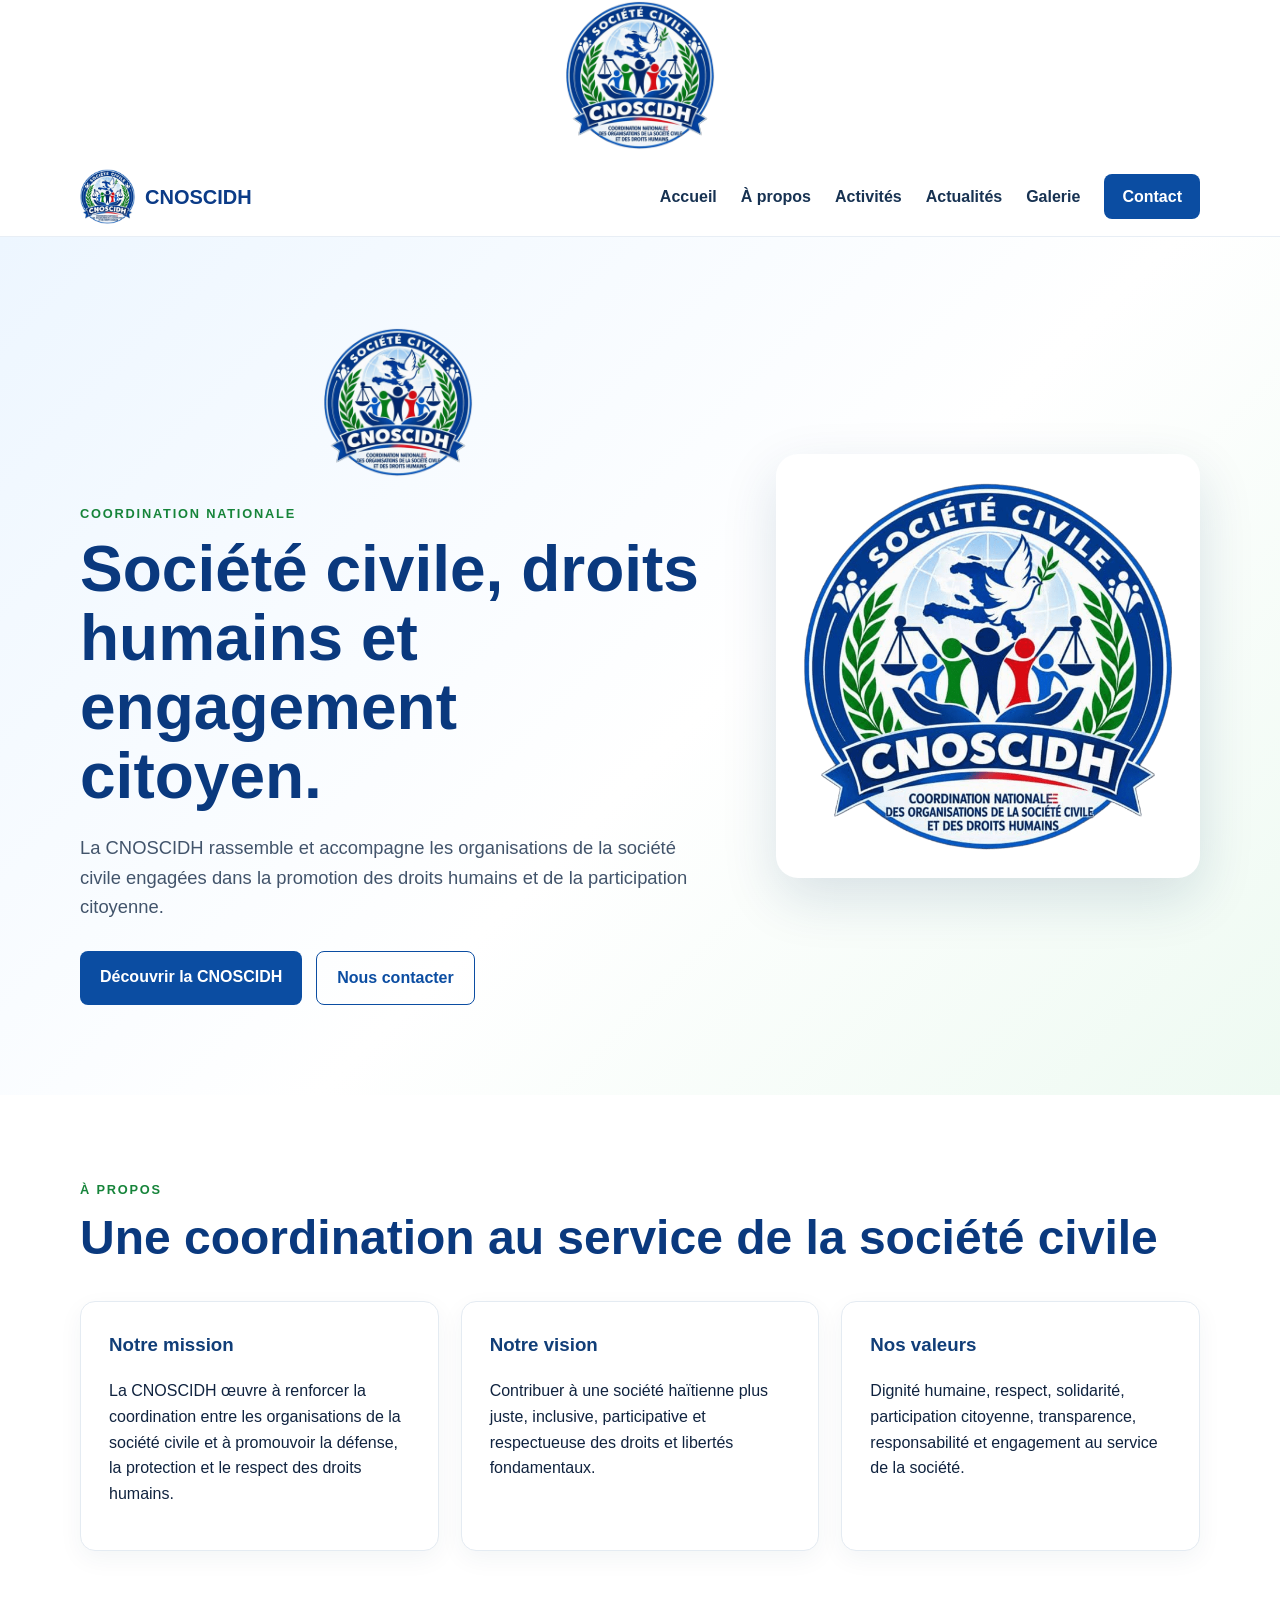
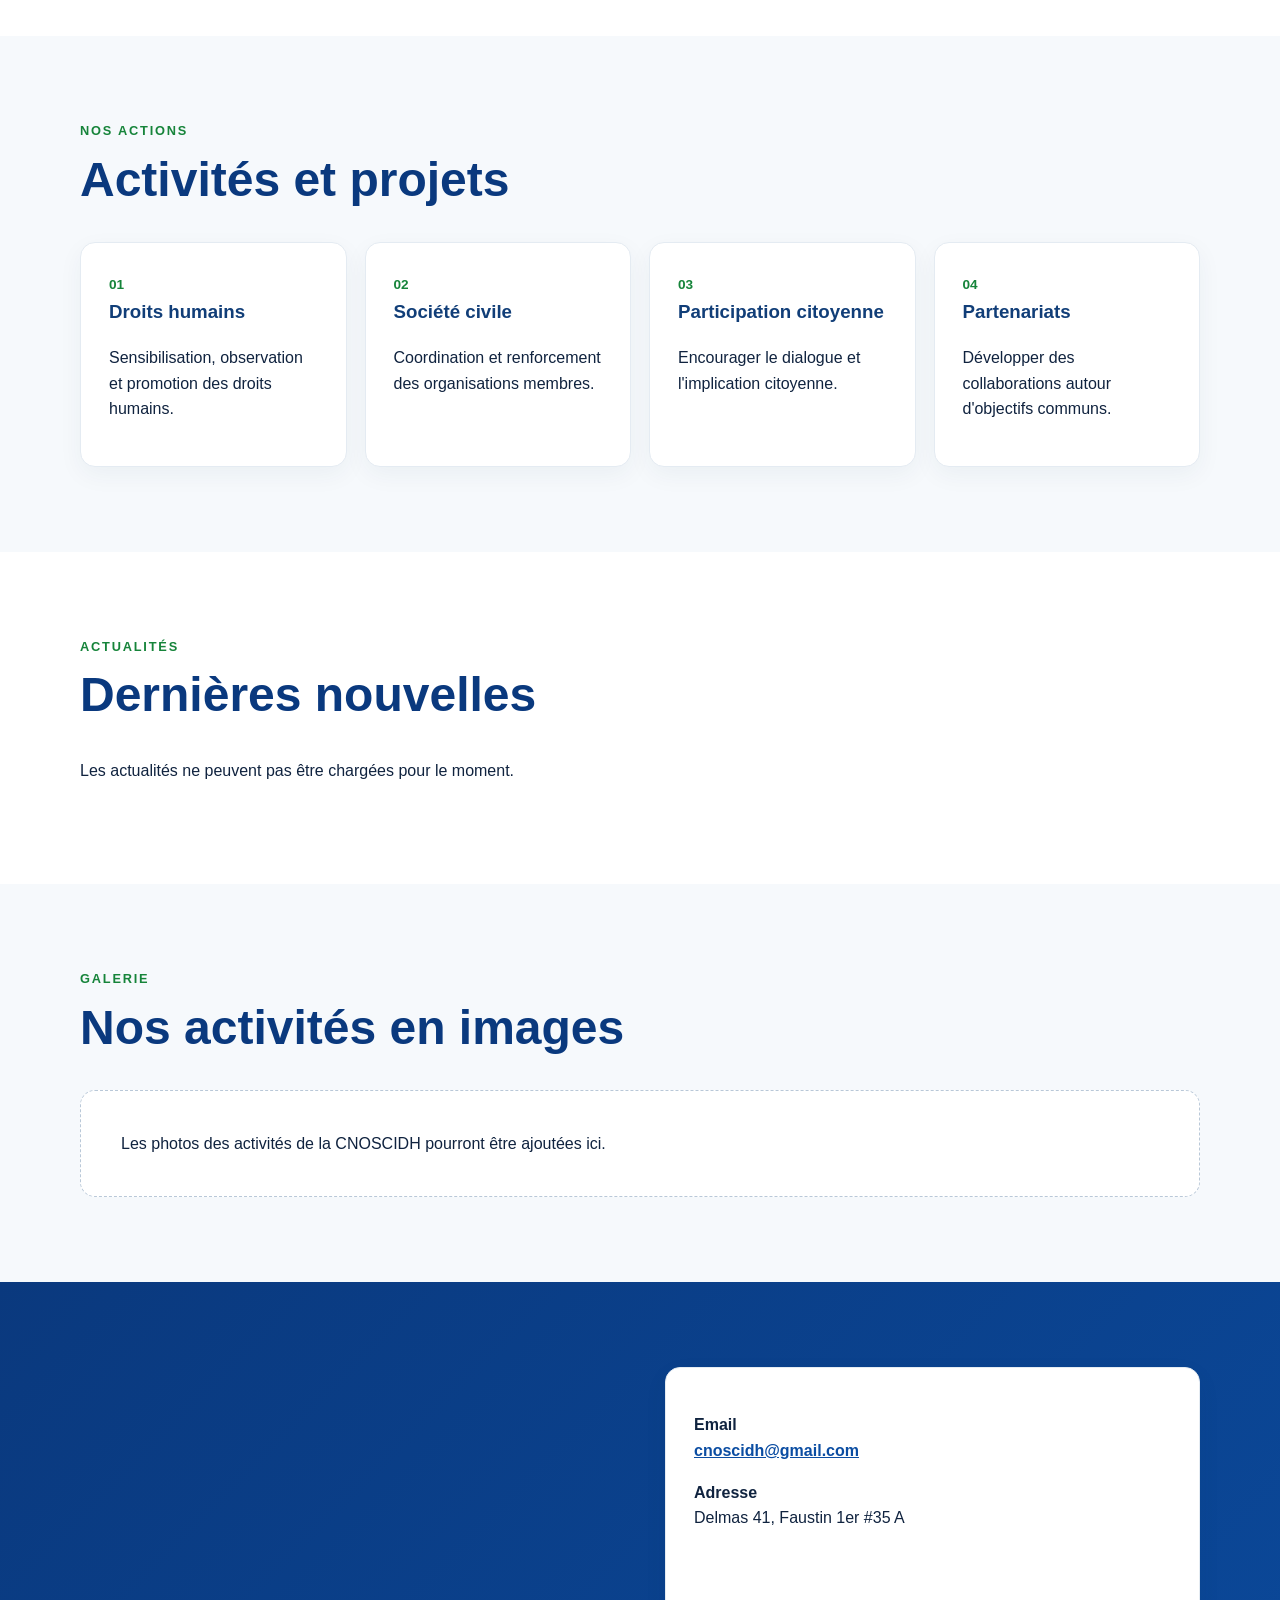
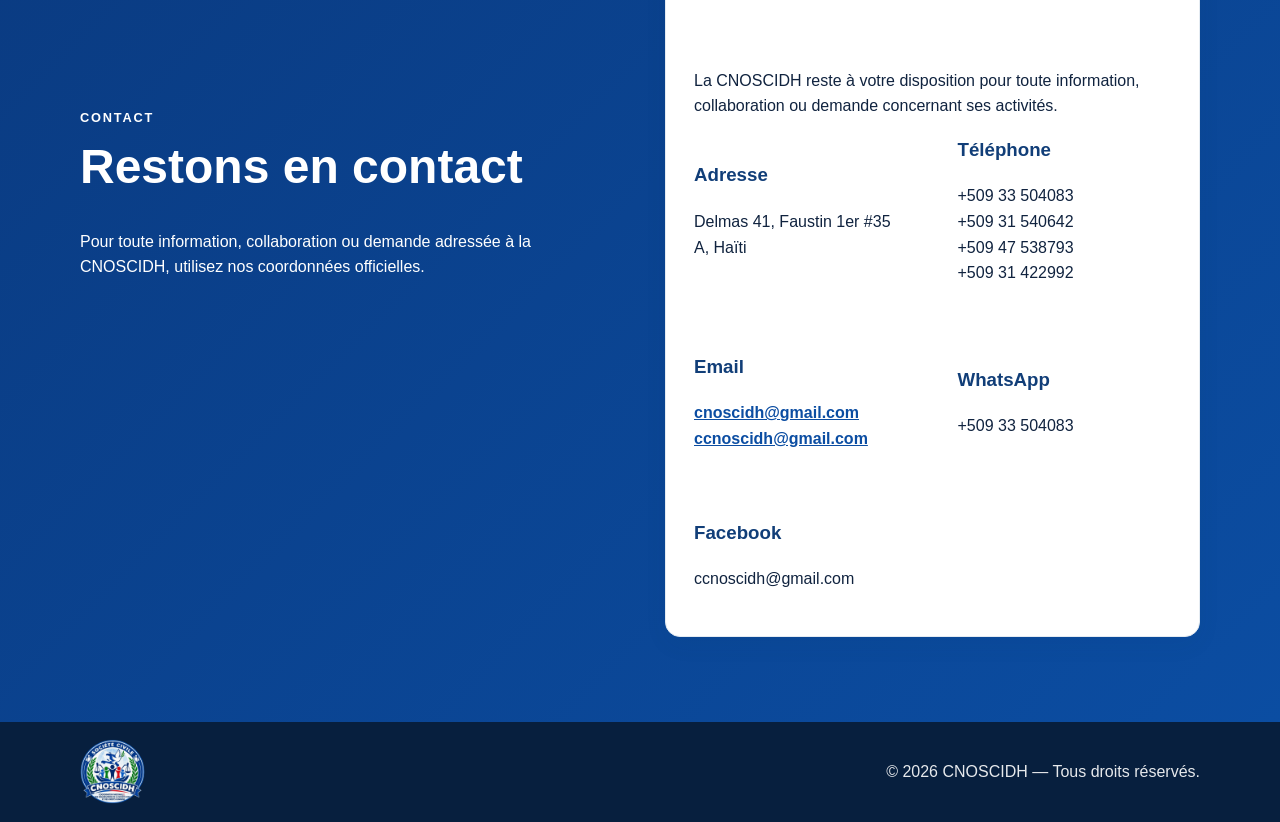
==== commit 29f021d5: "Update index.html" ====
--- a/index.html
+++ b/index.html
@@ -10,23 +10,16 @@
 
 <body>
 
+  <!-- LOGO -->
   <div style="text-align:center;">
-    <img src="logo cnoscidh.png" alt="Logo CNOSCIDH" width="150">
+    <img src="logo-cnoscidh.png" alt="Logo CNOSCIDH" width="150">
   </div>
-
-  <div>
-    ...
-    COORDINATION NATIONALE
-    ...
-  </div>
-
-  https://cnoscidh-ong.github.io/cnoscidh.github.io/?utm_source=chatgpt.com
 
   <header class="topbar">
     <div class="container nav">
 
       <a class="brand" href="#accueil">
-        <img src="logo cnoscidh.png" alt="Logo CNOSCIDH" width="150">
+        <img src="logo-cnoscidh.png" alt="Logo CNOSCIDH" width="150">
         <span>CNOSCIDH</span>
       </a>
 
@@ -53,7 +46,7 @@
         <div>
 
           <div style="text-align: center; margin-bottom: 20px;">
-            <img src="assets/logo-cnoscidh.png" alt="Emblème de la CNOSCIDH" width="150">
+            <img src="logo-cnoscidh.png" alt="Emblème de la CNOSCIDH" width="150">
           </div>
 
           <p class="eyebrow">COORDINATION NATIONALE</p>
@@ -72,7 +65,7 @@
         </div>
 
         <div class="hero-card">
-          <img src="assets/logo-cnoscidh.png" alt="Emblème de la CNOSCIDH">
+          <img src="logo-cnoscidh.png" alt="Emblème de la CNOSCIDH">
         </div>
 
       </div>
@@ -215,7 +208,6 @@
             Delmas 41, Faustin 1er #35 A
           </p>
 
-
           <p class="eyebrow">CONTACT</p>
 
           <h2>Nous contacter</h2>
@@ -223,7 +215,6 @@
           <p>
             La CNOSCIDH reste à votre disposition pour toute information, collaboration ou demande concernant ses activités.
           </p>
-
 
           <div class="contact-grid">
 
@@ -274,7 +265,7 @@
   <footer>
     <div class="container footer">
 
-      <img src="assets/logo-cnoscidh.png" alt="CNOSCIDH">
+      <img src="logo-cnoscidh.png" alt="CNOSCIDH">
 
       <div>
         © <span id="year"></span> CNOSCIDH — Tous droits réservés.
